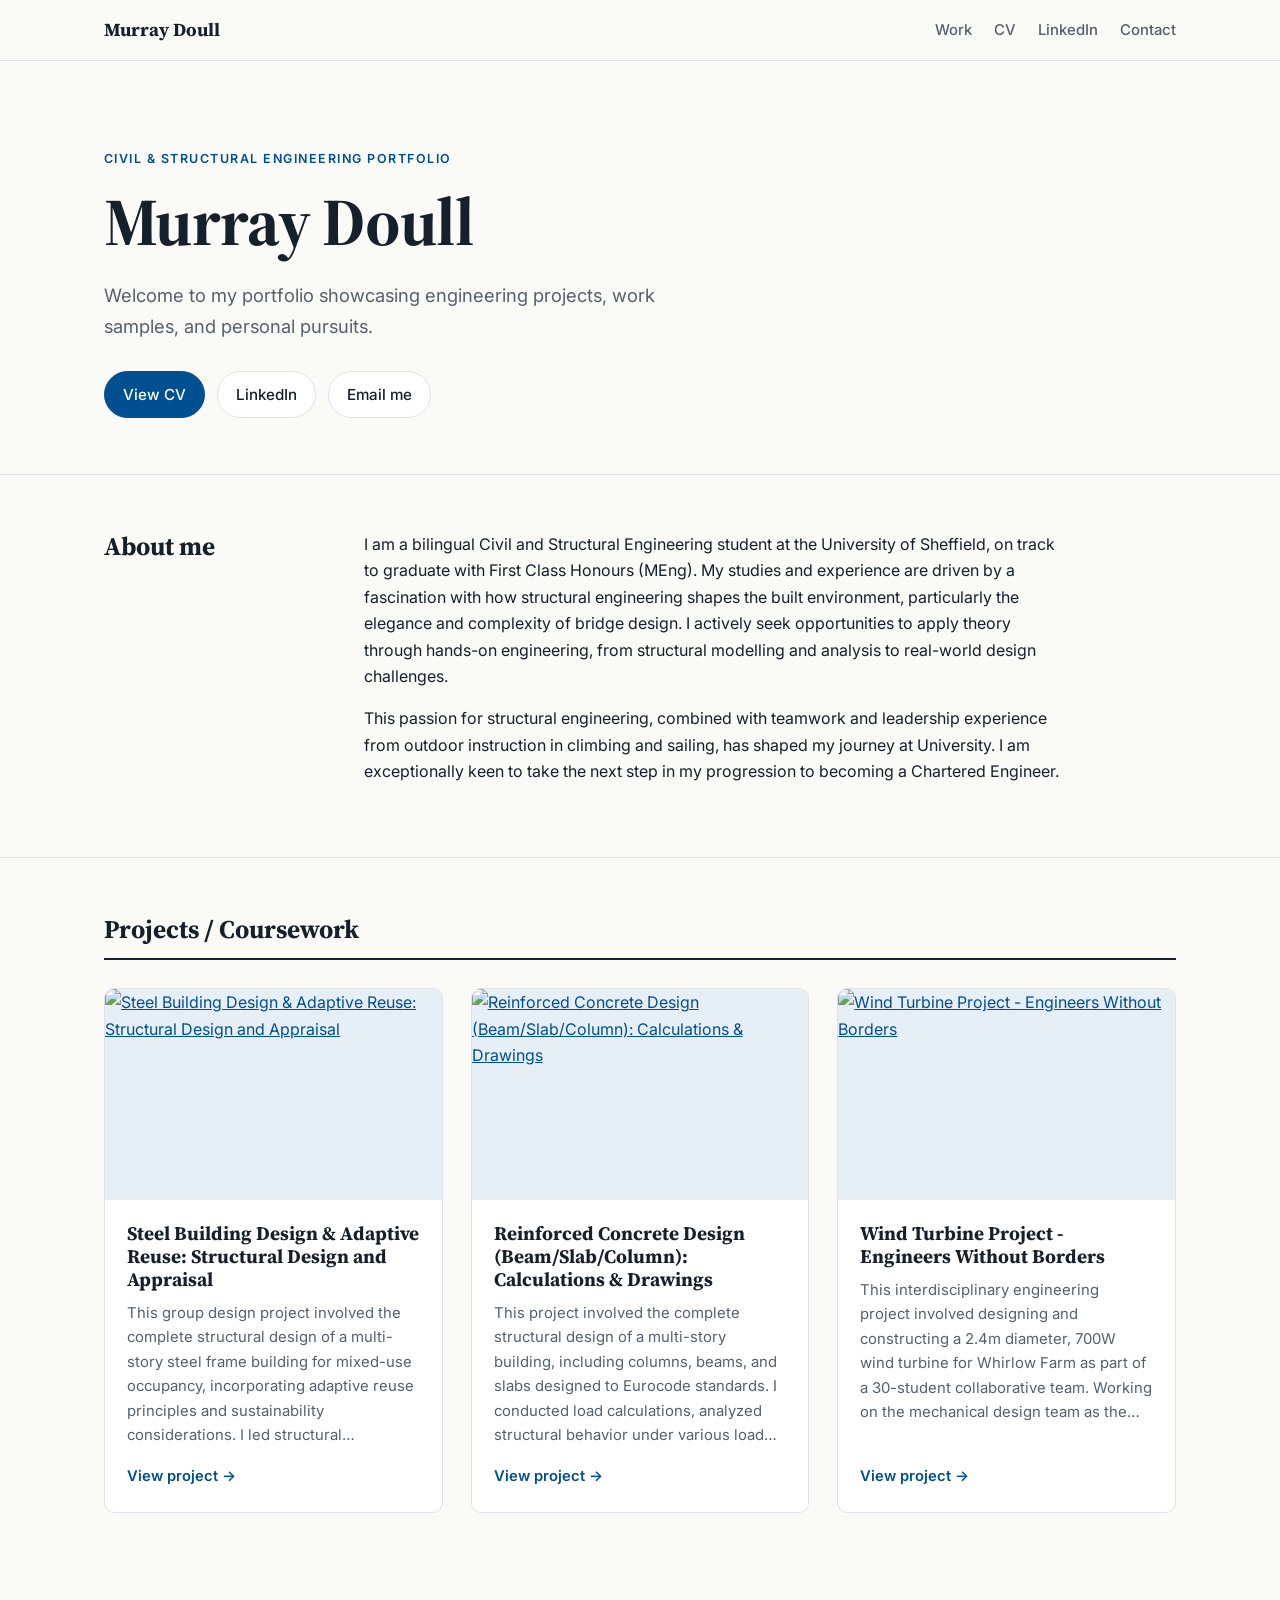
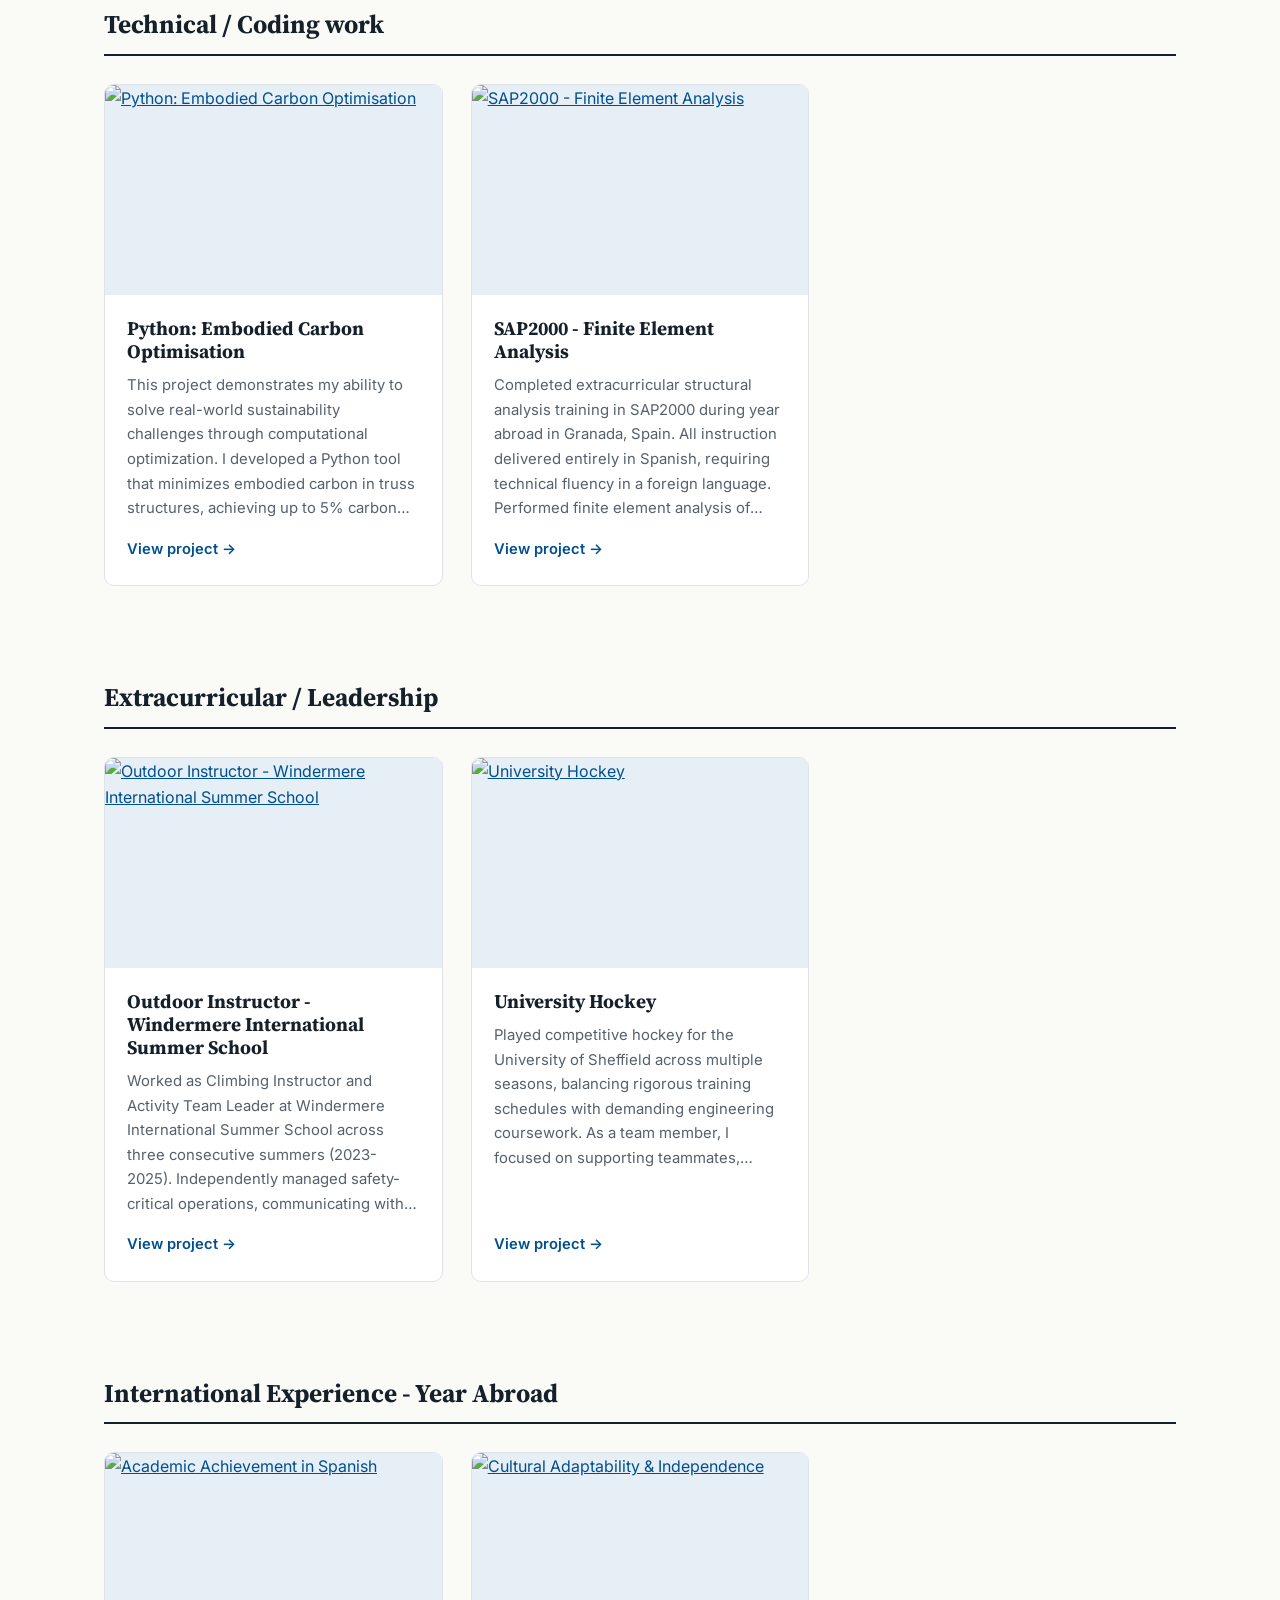
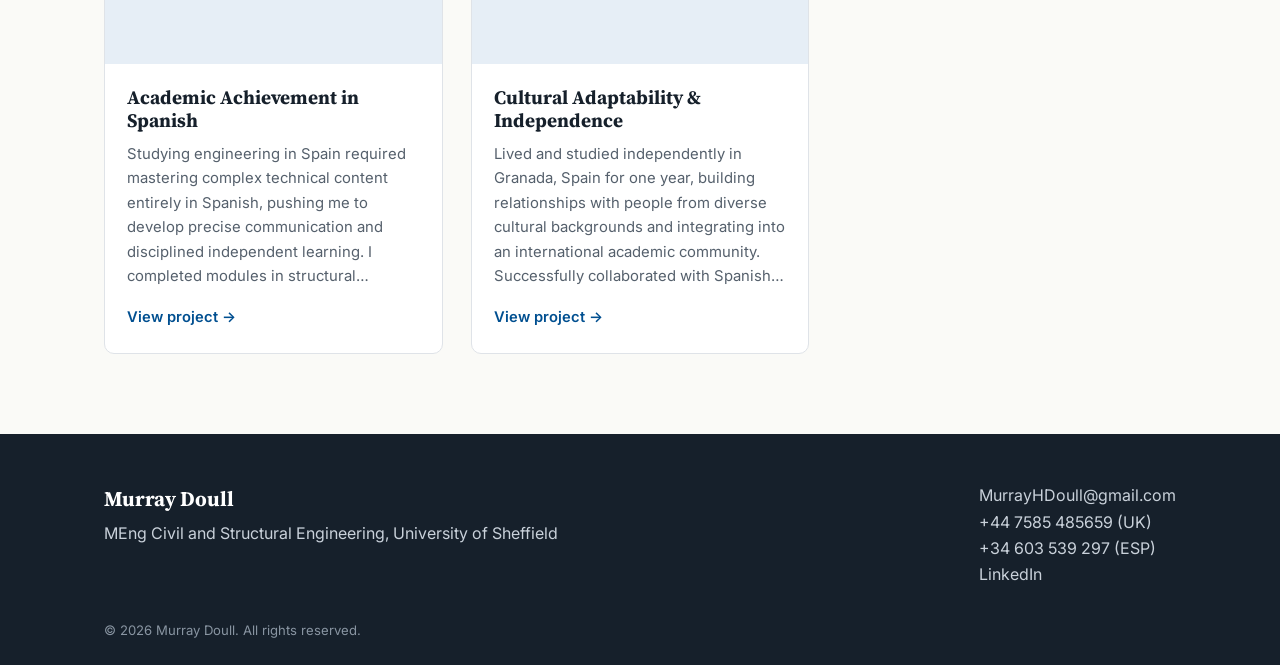
==== index.html @ d536494d "uploaded initial stuff uploaded initial stuff" ====
<!doctype html>
<html lang="en-GB">
<head>
<meta charset="utf-8">
<meta name="viewport" content="width=device-width, initial-scale=1">
<title>Murray Doull | Civil &amp; Structural Engineering Portfolio</title>
<meta name="description" content="Portfolio of Murray Doull, MEng Civil and Structural Engineering student at the University of Sheffield.">
<link rel="preconnect" href="https://fonts.googleapis.com">
<link rel="preconnect" href="https://fonts.gstatic.com" crossorigin>
<link href="https://fonts.googleapis.com/css2?family=Inter:wght@400;500;600&family=Source+Serif+4:opsz,wght@8..60,600;8..60,700&display=swap" rel="stylesheet">
<link rel="stylesheet" href="style.css">
</head>
<body>
<header class="topbar">
  <div class="wrap topbar-inner">
    <a class="brand" href="index.html">Murray Doull</a>
    <nav class="nav">
      <a href="index.html#work">Work</a>
      <a href="files/cv.pdf" target="_blank" rel="noopener">CV</a>
      <a href="https://www.linkedin.com/in/murray-doull-1763b8218/" target="_blank" rel="noopener">LinkedIn</a>
      <a href="mailto:MurrayHDoull@gmail.com">Contact</a>
    </nav>
  </div>
</header>
<main>
<section class="hero">
  <div class="wrap hero-inner">
    <p class="eyebrow">Civil &amp; Structural Engineering Portfolio</p>
    <h1>Murray Doull</h1>
    <p class="lede">Welcome to my portfolio showcasing engineering projects, work samples, and personal pursuits.</p>
    <div class="actions">
      <a class="btn btn-primary" href="files/cv.pdf" target="_blank" rel="noopener">View CV</a>
      <a class="btn" href="https://www.linkedin.com/in/murray-doull-1763b8218/" target="_blank" rel="noopener">LinkedIn</a>
      <a class="btn" href="mailto:MurrayHDoull@gmail.com">Email me</a>
    </div>
  </div>
</section>

<section class="about">
  <div class="wrap about-inner">
    <h2>About me</h2>
    <div class="prose">
      <p>I am a bilingual Civil and Structural Engineering student at the University of Sheffield, on track to graduate with First Class Honours (MEng). My studies and experience are driven by a fascination with how structural engineering shapes the built environment, particularly the elegance and complexity of bridge design. I actively seek opportunities to apply theory through hands-on engineering, from structural modelling and analysis to real-world design challenges.</p>
      <p>This passion for structural engineering, combined with teamwork and leadership experience from outdoor instruction in climbing and sailing, has shaped my journey at University. I am exceptionally keen to take the next step in my progression to becoming a Chartered Engineer.</p>
    </div>
  </div>
</section>

<div id="work">
<section class="group"><div class="wrap">
<h2 class="group-title">Projects / Coursework</h2>
<div class="cards">
<article class="card">
  <a class="card-media" href="steel-building-design.html" tabindex="-1" aria-hidden="true"><img src="images/steel-building-1.png" data-fallback="https://static.wixstatic.com/media/b70db8_766b09b585614319b08e9bda8e473cd0~mv2.png" alt="Steel Building Design &amp; Adaptive Reuse: Structural Design and Appraisal" loading="lazy" onerror="this.onerror=null;this.src=this.dataset.fallback"></a>
  <div class="card-body">
    <h3><a href="steel-building-design.html">Steel Building Design &amp; Adaptive Reuse: Structural Design and Appraisal</a></h3>
    <p>This group design project involved the complete structural design of a multi-story steel frame building for mixed-use occupancy, incorporating adaptive reuse principles and sustainability considerations. I led structural calculations for floor beams, columns, roof trusses, and lateral stability systems, applying British Standards and Eurocodes throughout. The project required balancing structural performance, constructability, and environmental impact, including appraisal of existing building capacity and design of new structural elements to accommodate load increases. The work demonstrates my ability to collaborate effectively in technical teams, develop creative engineering solutions under real-world constraints, and communicate complex structural concepts through professional drawings and calculations. Awarded First Class grade for innovative problem-solving and exceptional presentation quality.</p>
    <a class="more" href="steel-building-design.html">View project <span aria-hidden="true">&rarr;</span></a>
  </div>
</article>
<article class="card">
  <a class="card-media" href="reinforced-concrete-design.html" tabindex="-1" aria-hidden="true"><img src="images/rc-design-1.png" data-fallback="https://static.wixstatic.com/media/b70db8_43322df308e04265b94a27f5edde9d21~mv2.png" alt="Reinforced Concrete Design (Beam/Slab/Column): Calculations &amp; Drawings" loading="lazy" onerror="this.onerror=null;this.src=this.dataset.fallback"></a>
  <div class="card-body">
    <h3><a href="reinforced-concrete-design.html">Reinforced Concrete Design (Beam/Slab/Column): Calculations &amp; Drawings</a></h3>
    <p>This project involved the complete structural design of a multi-story building, including columns, beams, and slabs designed to Eurocode standards. I conducted load calculations, analyzed structural behavior under various load combinations, and sized all primary structural elements to ensure code compliance and structural integrity. The design was developed and documented in Revit, producing a full set of structural drawings and calculations. This work demonstrates my ability to apply structural engineering principles in practice, work within industry-standard design codes, and use professional BIM software to deliver coordinated structural solutions. Awarded a First Class grade, reflecting thorough technical execution and clear communication of design decisions.</p>
    <a class="more" href="reinforced-concrete-design.html">View project <span aria-hidden="true">&rarr;</span></a>
  </div>
</article>
<article class="card">
  <a class="card-media" href="wind-turbine.html" tabindex="-1" aria-hidden="true"><img src="images/wind-turbine-1.png" data-fallback="https://static.wixstatic.com/media/b70db8_efd68e055fae44eb88a8f79eb8510e0d~mv2.png" alt="Wind Turbine Project - Engineers Without Borders" loading="lazy" onerror="this.onerror=null;this.src=this.dataset.fallback"></a>
  <div class="card-body">
    <h3><a href="wind-turbine.html">Wind Turbine Project - Engineers Without Borders</a></h3>
    <p>This interdisciplinary engineering project involved designing and constructing a 2.4m diameter, 700W wind turbine for Whirlow Farm as part of a 30-student collaborative team. Working on the mechanical design team as the structural engineer, I developed detailed 3D CAD models in AutoCAD to validate the turbine design and support fabrication. The project required close coordination across electrical, mechanical, and civil engineering disciplines, translating theoretical knowledge into practical application. This hands-on experience demonstrates my ability to work effectively in large, diverse teams and apply structural principles to real-world renewable energy systems.</p>
    <a class="more" href="wind-turbine.html">View project <span aria-hidden="true">&rarr;</span></a>
  </div>
</article>
</div></div></section>
<section class="group"><div class="wrap">
<h2 class="group-title">Technical / Coding work</h2>
<div class="cards">
<article class="card">
  <a class="card-media" href="python-carbon-optimisation.html" tabindex="-1" aria-hidden="true"><img src="images/python-1.png" data-fallback="https://static.wixstatic.com/media/b70db8_3e74b55e67fb476da96de57b42c2c07b~mv2.png" alt="Python: Embodied Carbon Optimisation" loading="lazy" onerror="this.onerror=null;this.src=this.dataset.fallback"></a>
  <div class="card-body">
    <h3><a href="python-carbon-optimisation.html">Python: Embodied Carbon Optimisation</a></h3>
    <p>This project demonstrates my ability to solve real-world sustainability challenges through computational optimization. I developed a Python tool that minimizes embodied carbon in truss structures, achieving up to 5% carbon reductions through geometric optimization. The solution involved designing modular functions for structural analysis and implementing optimization algorithms (array-based search and bisection method) to identify low-carbon designs. Beyond technical implementation, this project strengthened essential professional skills including systematic debugging, code documentation, and version control. It showcases my capability to translate complex engineering requirements into efficient, data-driven solutions that deliver measurable environmental and economic value.</p>
    <a class="more" href="python-carbon-optimisation.html">View project <span aria-hidden="true">&rarr;</span></a>
  </div>
</article>
<article class="card">
  <a class="card-media" href="sap2000.html" tabindex="-1" aria-hidden="true"><img src="images/sap2000-3.png" data-fallback="https://static.wixstatic.com/media/b70db8_a6f6ef57a6b14313a3ff8e0e33d62756~mv2.png" alt="SAP2000 - Finite Element Analysis" loading="lazy" onerror="this.onerror=null;this.src=this.dataset.fallback"></a>
  <div class="card-body">
    <h3><a href="sap2000.html">SAP2000 - Finite Element Analysis</a></h3>
    <p>Completed extracurricular structural analysis training in SAP2000 during year abroad in Granada, Spain. All instruction delivered entirely in Spanish, requiring technical fluency in a foreign language. Performed finite element analysis of building frames and bridge structures. This voluntary training demonstrates commitment to continuous professional development and adaptability to international working environments.</p>
    <a class="more" href="sap2000.html">View project <span aria-hidden="true">&rarr;</span></a>
  </div>
</article>
</div></div></section>
<section class="group"><div class="wrap">
<h2 class="group-title">Extracurricular / Leadership</h2>
<div class="cards">
<article class="card">
  <a class="card-media" href="outdoor-instructor.html" tabindex="-1" aria-hidden="true"><img src="images/windermere-5.jpg" data-fallback="https://static.wixstatic.com/media/b70db8_7f48a2e2b1944deaa724b77f72791cfe~mv2.jpg" alt="Outdoor Instructor - Windermere International Summer School" loading="lazy" onerror="this.onerror=null;this.src=this.dataset.fallback"></a>
  <div class="card-body">
    <h3><a href="outdoor-instructor.html">Outdoor Instructor - Windermere International Summer School</a></h3>
    <p>Worked as Climbing Instructor and Activity Team Leader at Windermere International Summer School across three consecutive summers (2023-2025). Independently managed safety-critical operations, communicating with diverse groups of up to 80 students weekly, making decisions under pressure in challenging outdoor environments. Achieved zero incidents through autonomous judgment, rapid problem-solving, and clear leadership. Offered repeat contracts each summer, demonstrating reliability and ability to take ownership of high-stakes situations.</p>
    <a class="more" href="outdoor-instructor.html">View project <span aria-hidden="true">&rarr;</span></a>
  </div>
</article>
<article class="card">
  <a class="card-media" href="university-hockey.html" tabindex="-1" aria-hidden="true"><img src="images/hockey-home.png" data-fallback="https://static.wixstatic.com/media/b70db8_db5229a6730a4304844f29342f6c0e74~mv2.png" alt="University Hockey" loading="lazy" onerror="this.onerror=null;this.src=this.dataset.fallback"></a>
  <div class="card-body">
    <h3><a href="university-hockey.html">University Hockey</a></h3>
    <p>Played competitive hockey for the University of Sheffield across multiple seasons, balancing rigorous training schedules with demanding engineering coursework. As a team member, I focused on supporting teammates, following strategic direction, and contributing to collective goals. Regular training sessions and matches required consistent commitment, reliability, and strong work ethic, demonstrating ability to maintain high performance across multiple demanding responsibilities.</p>
    <a class="more" href="university-hockey.html">View project <span aria-hidden="true">&rarr;</span></a>
  </div>
</article>
</div></div></section>
<section class="group"><div class="wrap">
<h2 class="group-title">International Experience - Year Abroad</h2>
<div class="cards">
<article class="card">
  <a class="card-media" href="academic-spanish.html" tabindex="-1" aria-hidden="true"><img src="images/spanish-1.png" data-fallback="https://static.wixstatic.com/media/b70db8_869240e35f124c669a3631f0a430ed03~mv2.png" alt="Academic Achievement in Spanish" loading="lazy" onerror="this.onerror=null;this.src=this.dataset.fallback"></a>
  <div class="card-body">
    <h3><a href="academic-spanish.html">Academic Achievement in Spanish</a></h3>
    <p>Studying engineering in Spain required mastering complex technical content entirely in Spanish, pushing me to develop precise communication and disciplined independent learning. I completed modules in structural mechanics, materials, and design, adapting quickly to new teaching methods, terminology, and assessment styles while operating outside my linguistic comfort zone. This experience strengthened my ability to understand, explain, and apply engineering concepts across languages, and helped me build resilience, accuracy, and focus under pressure. My academic performance improved steadily throughout the year, reflecting my determination to engage fully with the Spanish academic system and broaden my structural engineering perspective through exposure to Eurocode-based design approaches.</p>
    <a class="more" href="academic-spanish.html">View project <span aria-hidden="true">&rarr;</span></a>
  </div>
</article>
<article class="card">
  <a class="card-media" href="cultural-adaptability.html" tabindex="-1" aria-hidden="true"><img src="images/granada-home.png" data-fallback="https://static.wixstatic.com/media/b70db8_db4acec6366b462b9423610d37d9e0e0~mv2.png" alt="Cultural Adaptability &amp; Independence" loading="lazy" onerror="this.onerror=null;this.src=this.dataset.fallback"></a>
  <div class="card-body">
    <h3><a href="cultural-adaptability.html">Cultural Adaptability &amp; Independence</a></h3>
    <p>Lived and studied independently in Granada, Spain for one year, building relationships with people from diverse cultural backgrounds and integrating into an international academic community. Successfully collaborated with Spanish and international students on group projects, navigating different communication styles, work approaches, and cultural expectations. Required open-mindedness, active listening, and flexibility to work effectively across cultural differences. This experience proves ability to build rapport with diverse teams and adapt communication style to different audiences.</p>
    <a class="more" href="cultural-adaptability.html">View project <span aria-hidden="true">&rarr;</span></a>
  </div>
</article>
</div></div></section>
</div>
</main>
<footer class="footer">
  <div class="wrap footer-inner">
    <div>
      <p class="footer-name">Murray Doull</p>
      <p>MEng Civil and Structural Engineering, University of Sheffield</p>
    </div>
    <ul class="contact">
      <li><a href="mailto:MurrayHDoull@gmail.com">MurrayHDoull@gmail.com</a></li>
      <li><a href="tel:+447585485659">+44 7585 485659 (UK)</a></li>
      <li><a href="tel:+34603539297">+34 603 539 297 (ESP)</a></li>
      <li><a href="https://www.linkedin.com/in/murray-doull-1763b8218/" target="_blank" rel="noopener">LinkedIn</a></li>
    </ul>
  </div>
  <div class="wrap"><p class="copyright">&copy; 2026 Murray Doull. All rights reserved.</p></div>
</footer>
<div class="lightbox" id="lightbox" hidden><img alt=""><button type="button" aria-label="Close">&times;</button></div>
<script src="site.js"></script>
</body>
</html>
---- style.css ----
:root {
  --ink: #16202b;
  --muted: #55606c;
  --line: #dfe3e8;
  --bg: #fafaf7;
  --paper: #ffffff;
  --accent: #004f90;
  --accent-soft: #e6eef6;
  --serif: "Source Serif 4", Georgia, serif;
  --sans: "Inter", system-ui, -apple-system, "Segoe UI", sans-serif;
  --radius: 10px;
}

* { box-sizing: border-box; }
html { scroll-behavior: smooth; }
body {
  margin: 0;
  background: var(--bg);
  color: var(--ink);
  font: 16px/1.65 var(--sans);
  -webkit-font-smoothing: antialiased;
}
img { max-width: 100%; display: block; }
a { color: var(--accent); }
h1, h2, h3 { font-family: var(--serif); line-height: 1.2; margin: 0; }
.wrap { max-width: 1120px; margin: 0 auto; padding: 0 24px; }

/* Top bar */
.topbar {
  position: sticky; top: 0; z-index: 10;
  background: rgba(250, 250, 247, 0.92);
  backdrop-filter: blur(8px);
  border-bottom: 1px solid var(--line);
}
.topbar-inner { display: flex; align-items: center; justify-content: space-between; height: 60px; }
.brand { font-family: var(--serif); font-weight: 700; font-size: 1.15rem; color: var(--ink); text-decoration: none; }
.nav { display: flex; gap: 22px; }
.nav a { color: var(--muted); text-decoration: none; font-size: 0.93rem; font-weight: 500; }
.nav a:hover { color: var(--accent); }

/* Hero */
.hero { padding: 88px 0 56px; border-bottom: 1px solid var(--line); }
.eyebrow {
  margin: 0 0 12px; color: var(--accent);
  font-size: 0.78rem; font-weight: 600; letter-spacing: 0.12em; text-transform: uppercase;
}
.hero h1 { font-size: clamp(2.6rem, 6vw, 4.2rem); letter-spacing: -0.01em; }
.lede { max-width: 560px; font-size: 1.15rem; color: var(--muted); margin: 18px 0 30px; }
.actions { display: flex; flex-wrap: wrap; gap: 12px; }
.btn {
  display: inline-block; padding: 10px 18px; border-radius: 999px;
  border: 1px solid var(--line); background: var(--paper);
  color: var(--ink); text-decoration: none; font-weight: 500; font-size: 0.95rem;
  transition: border-color .15s, color .15s;
}
.btn:hover { border-color: var(--accent); color: var(--accent); }
.btn-primary { background: var(--accent); border-color: var(--accent); color: #fff; }
.btn-primary:hover { background: #003a6b; color: #fff; }

/* About */
.about { padding: 56px 0; border-bottom: 1px solid var(--line); }
.about-inner { display: grid; grid-template-columns: 220px 1fr; gap: 40px; }
.about h2 { font-size: 1.6rem; }
.prose { max-width: 70ch; }
.prose p { margin: 0 0 1em; }

/* Project groups */
.group { padding: 56px 0 8px; }
.group-title {
  font-size: 1.6rem; padding-bottom: 14px; margin-bottom: 28px;
  border-bottom: 2px solid var(--ink);
}
.cards { display: grid; grid-template-columns: repeat(auto-fill, minmax(320px, 1fr)); gap: 28px; padding-bottom: 32px; }
.card {
  background: var(--paper); border: 1px solid var(--line); border-radius: var(--radius);
  overflow: hidden; display: flex; flex-direction: column;
  transition: box-shadow .2s, transform .2s;
}
.card:hover { box-shadow: 0 10px 30px rgba(22, 32, 43, 0.08); transform: translateY(-2px); }
.card-media { display: block; aspect-ratio: 16 / 10; background: var(--accent-soft); overflow: hidden; }
.card-media img { width: 100%; height: 100%; object-fit: cover; }
.card-body { padding: 22px 22px 24px; display: flex; flex-direction: column; flex: 1; }
.card h3 { font-size: 1.2rem; margin-bottom: 10px; }
.card h3 a { color: var(--ink); text-decoration: none; }
.card h3 a:hover { color: var(--accent); }
.card p {
  color: var(--muted); font-size: 0.93rem; margin: 0 0 16px;
  display: -webkit-box; -webkit-line-clamp: 6; -webkit-box-orient: vertical; overflow: hidden;
}
.more { margin-top: auto; font-weight: 600; font-size: 0.92rem; text-decoration: none; }

/* Detail pages */
.detail { padding: 40px 0 64px; }
.back { display: inline-block; margin-bottom: 28px; text-decoration: none; font-size: 0.92rem; font-weight: 500; }
.detail h1 { font-size: clamp(2rem, 4.5vw, 3rem); margin-bottom: 36px; max-width: 22ch; }
.detail-grid { display: grid; grid-template-columns: 1fr 300px; gap: 48px; align-items: start; }
.detail .prose h2 { font-size: 1.25rem; margin: 32px 0 14px; }
.skills {
  background: var(--paper); border: 1px solid var(--line); border-left: 3px solid var(--accent);
  border-radius: var(--radius); padding: 22px 24px;
}
.skills h2 { font-size: 1.1rem; margin-bottom: 12px; }
.skills ul { margin: 0; padding-left: 18px; color: var(--muted); font-size: 0.93rem; }
.skills li { margin-bottom: 8px; }
.files { display: flex; flex-wrap: wrap; gap: 12px; }
.file {
  display: inline-flex; align-items: center; gap: 12px; padding: 10px 16px 10px 10px;
  background: var(--paper); border: 1px solid var(--line); border-radius: var(--radius);
  text-decoration: none; color: var(--ink); font-weight: 500; font-size: 0.93rem;
}
.file:hover { border-color: var(--accent); }
.file-icon {
  background: var(--accent-soft); color: var(--accent); font-size: 0.7rem; font-weight: 700;
  padding: 6px 8px; border-radius: 6px; letter-spacing: 0.05em;
}
.links { padding-left: 18px; }

.gallery { display: grid; gap: 20px; margin-top: 48px; }
.gallery-1 { grid-template-columns: minmax(0, 640px); }
.gallery-2 { grid-template-columns: repeat(2, 1fr); }
.gallery-3 { grid-template-columns: repeat(3, 1fr); }
.gallery figure {
  margin: 0; background: var(--paper); border: 1px solid var(--line); border-radius: var(--radius);
  padding: 12px; display: flex; align-items: center; justify-content: center;
}
.gallery img { cursor: zoom-in; max-height: 420px; object-fit: contain; }

.pager {
  display: flex; justify-content: space-between; gap: 20px;
  margin-top: 56px; padding-top: 24px; border-top: 1px solid var(--line);
}
.pager a { text-decoration: none; color: var(--ink); font-family: var(--serif); font-weight: 600; max-width: 45%; }
.pager a span { display: block; font-family: var(--sans); font-weight: 500; font-size: 0.82rem; color: var(--accent); }
.pager .next { text-align: right; margin-left: auto; }

/* Footer */
.footer { background: var(--ink); color: #c9d1da; padding: 48px 0 24px; margin-top: 40px; }
.footer-inner { display: flex; flex-wrap: wrap; justify-content: space-between; gap: 24px; }
.footer p { margin: 0; }
.footer-name { font-family: var(--serif); font-size: 1.3rem; font-weight: 700; color: #fff; margin-bottom: 4px !important; }
.contact { list-style: none; margin: 0; padding: 0; }
.contact a { color: #c9d1da; text-decoration: none; }
.contact a:hover { color: #fff; }
.copyright { margin-top: 32px !important; font-size: 0.82rem; color: #8995a2; }

/* Lightbox */
.lightbox {
  position: fixed; inset: 0; z-index: 50; background: rgba(10, 15, 20, 0.9);
  display: flex; align-items: center; justify-content: center; padding: 24px;
}
.lightbox[hidden] { display: none; }
.lightbox img { max-width: 100%; max-height: 100%; object-fit: contain; }
.lightbox button {
  position: absolute; top: 14px; right: 18px; background: none; border: 0;
  color: #fff; font-size: 2.2rem; cursor: pointer; line-height: 1;
}

@media (max-width: 860px) {
  .about-inner, .detail-grid { grid-template-columns: 1fr; gap: 20px; }
  .gallery-2, .gallery-3 { grid-template-columns: 1fr 1fr; }
}
@media (max-width: 560px) {
  .wrap { padding: 0 16px; }
  .nav { gap: 14px; }
  .nav a:first-child { display: none; }
  .hero { padding: 56px 0 40px; }
  .cards { grid-template-columns: 1fr; }
  .gallery-2, .gallery-3 { grid-template-columns: 1fr; }
}
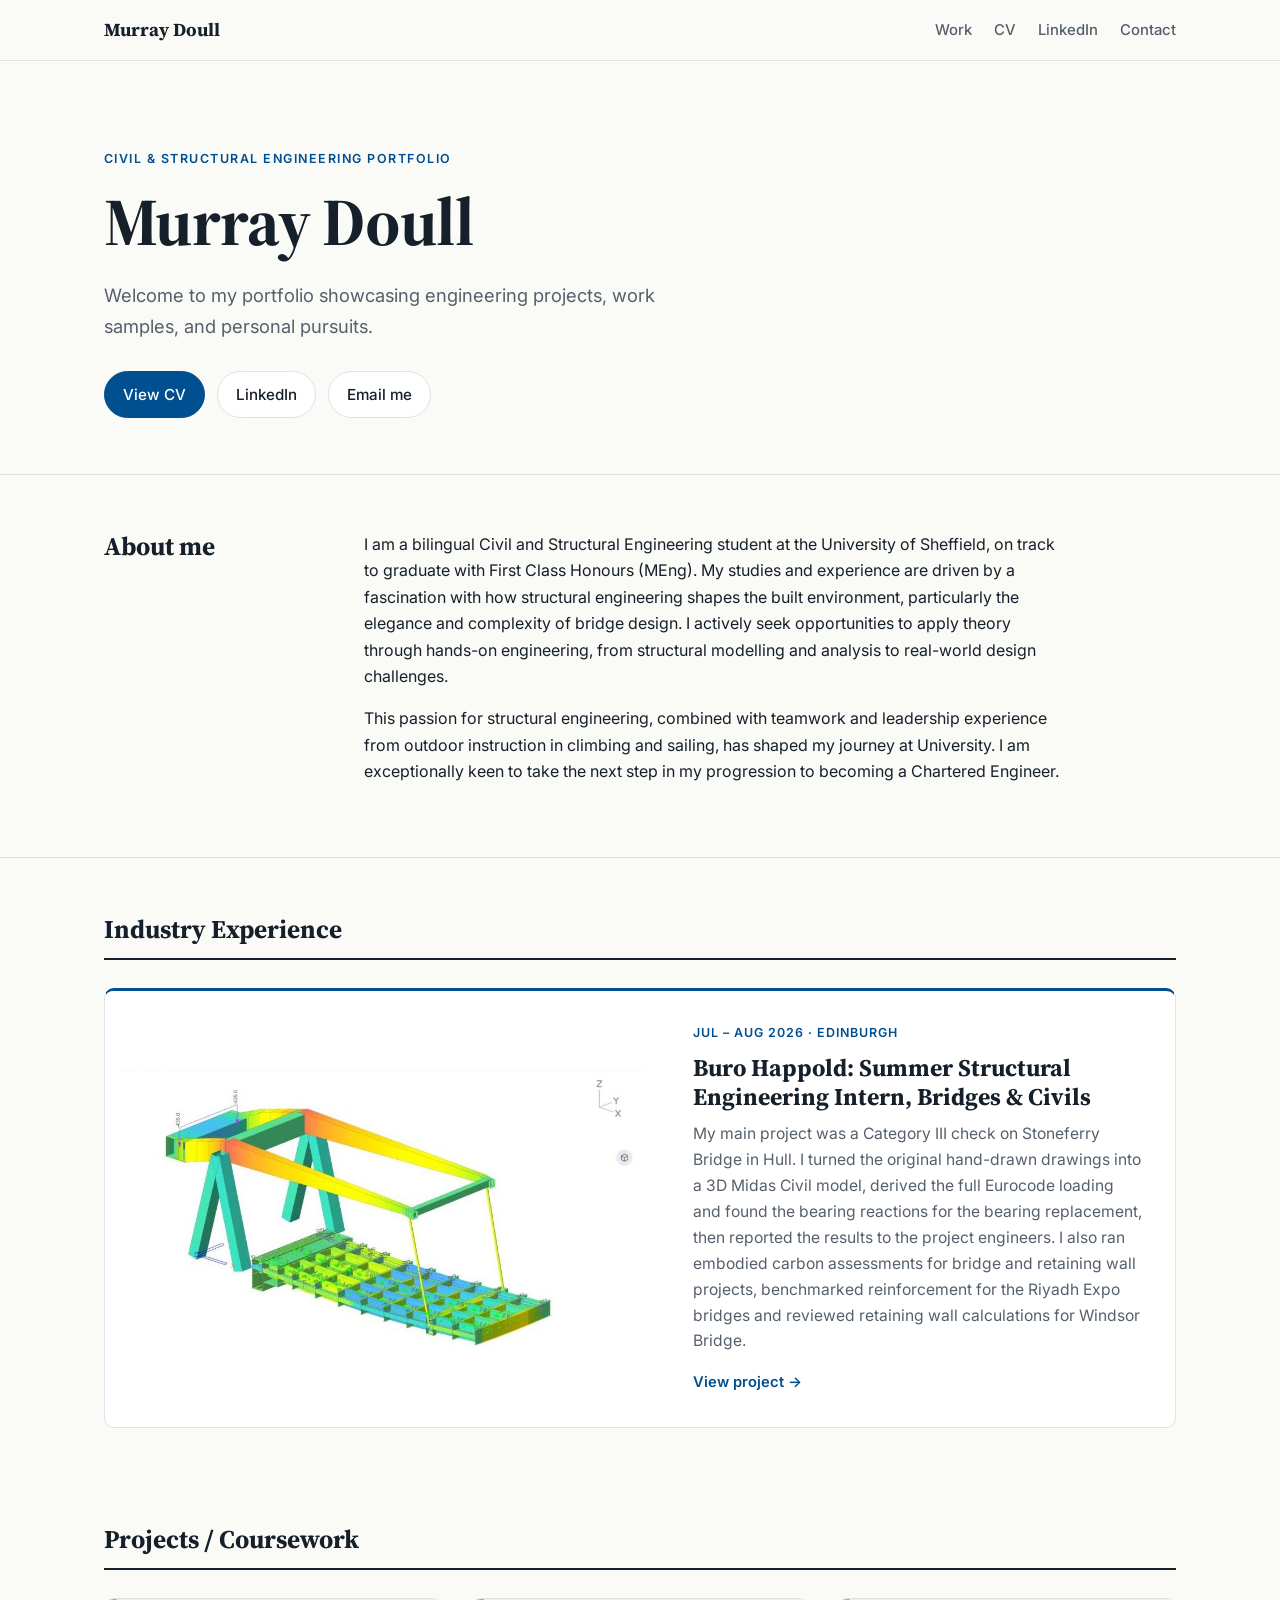
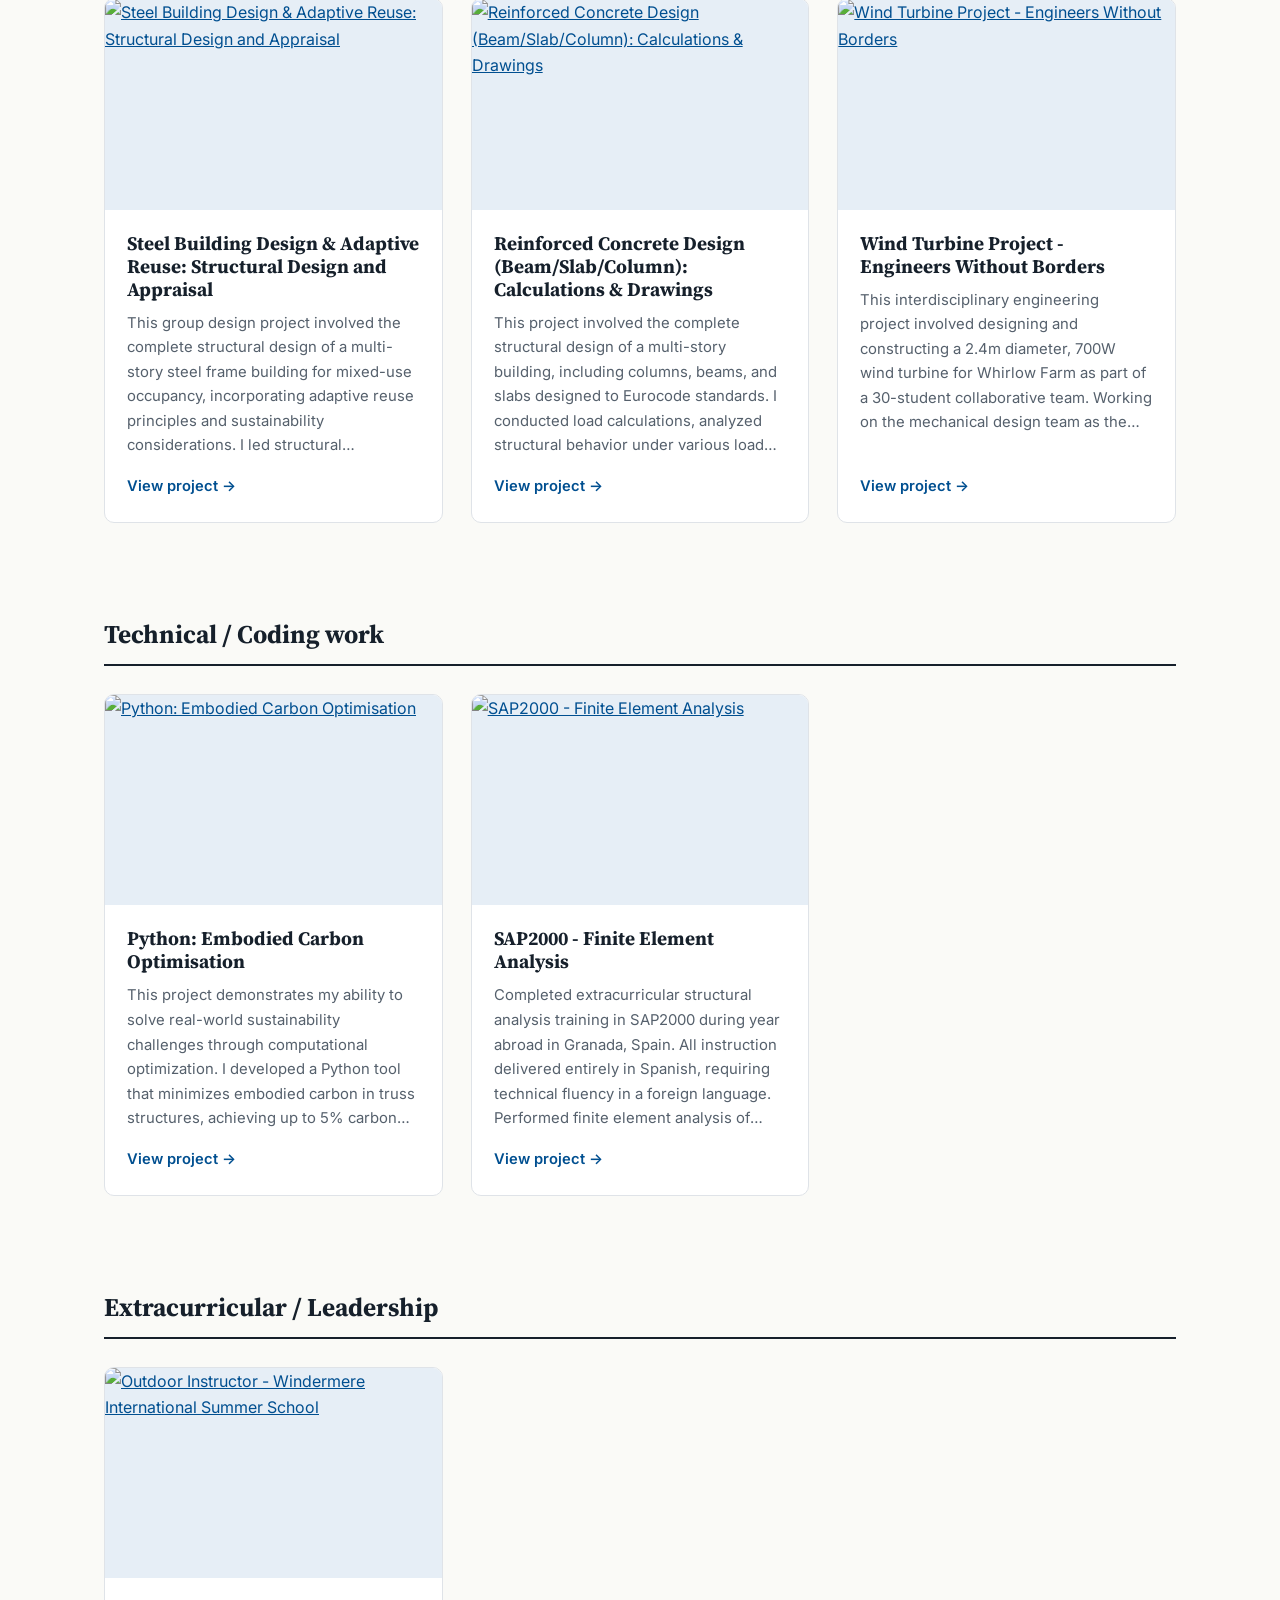
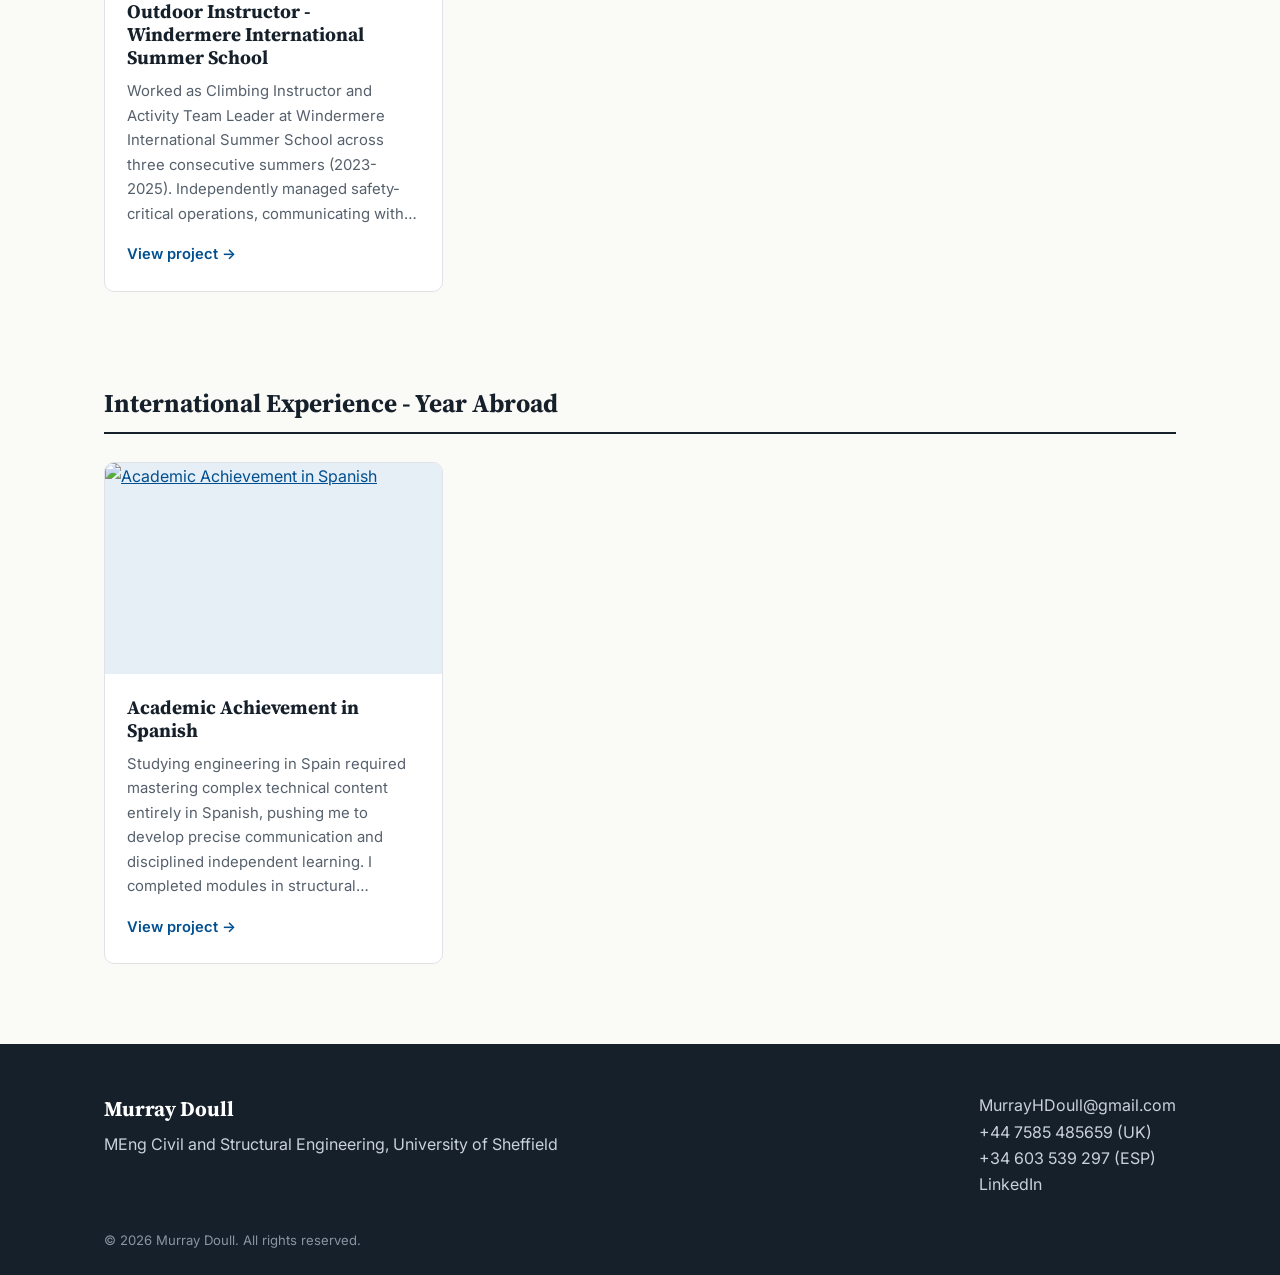
==== commit b68ce0de: "Add Buro Happold internship as featured project; remove hockey and cultural adaptability pages Co-Au" ====
--- a/index.html
+++ b/index.html
@@ -48,11 +48,25 @@
 
 <div id="work">
 <section class="group"><div class="wrap">
+<h2 class="group-title">Industry Experience</h2>
+<div class="cards">
+<article class="card card-featured">
+  <a class="card-media" href="buro-happold-internship.html" tabindex="-1" aria-hidden="true"><img src="images/stoneferry-midas-model.jpg" alt="Buro Happold: Summer Structural Engineering Intern, Bridges &amp; Civils" loading="lazy"></a>
+  <div class="card-body">
+    <p class="tag">Jul – Aug 2026 · Edinburgh</p>
+    <h3><a href="buro-happold-internship.html">Buro Happold: Summer Structural Engineering Intern, Bridges &amp; Civils</a></h3>
+    <p>My main project was a Category III check on Stoneferry Bridge in Hull. I turned the original hand-drawn drawings into a 3D Midas Civil model, derived the full Eurocode loading and found the bearing reactions for the bearing replacement, then reported the results to the project engineers. I also ran embodied carbon assessments for bridge and retaining wall projects, benchmarked reinforcement for the Riyadh Expo bridges and reviewed retaining wall calculations for Windsor Bridge.</p>
+    <a class="more" href="buro-happold-internship.html">View project <span aria-hidden="true">&rarr;</span></a>
+  </div>
+</article>
+</div></div></section>
+<section class="group"><div class="wrap">
 <h2 class="group-title">Projects / Coursework</h2>
 <div class="cards">
 <article class="card">
   <a class="card-media" href="steel-building-design.html" tabindex="-1" aria-hidden="true"><img src="images/steel-building-1.png" data-fallback="https://static.wixstatic.com/media/b70db8_766b09b585614319b08e9bda8e473cd0~mv2.png" alt="Steel Building Design &amp; Adaptive Reuse: Structural Design and Appraisal" loading="lazy" onerror="this.onerror=null;this.src=this.dataset.fallback"></a>
   <div class="card-body">
+    
     <h3><a href="steel-building-design.html">Steel Building Design &amp; Adaptive Reuse: Structural Design and Appraisal</a></h3>
     <p>This group design project involved the complete structural design of a multi-story steel frame building for mixed-use occupancy, incorporating adaptive reuse principles and sustainability considerations. I led structural calculations for floor beams, columns, roof trusses, and lateral stability systems, applying British Standards and Eurocodes throughout. The project required balancing structural performance, constructability, and environmental impact, including appraisal of existing building capacity and design of new structural elements to accommodate load increases. The work demonstrates my ability to collaborate effectively in technical teams, develop creative engineering solutions under real-world constraints, and communicate complex structural concepts through professional drawings and calculations. Awarded First Class grade for innovative problem-solving and exceptional presentation quality.</p>
     <a class="more" href="steel-building-design.html">View project <span aria-hidden="true">&rarr;</span></a>
@@ -61,6 +75,7 @@
 <article class="card">
   <a class="card-media" href="reinforced-concrete-design.html" tabindex="-1" aria-hidden="true"><img src="images/rc-design-1.png" data-fallback="https://static.wixstatic.com/media/b70db8_43322df308e04265b94a27f5edde9d21~mv2.png" alt="Reinforced Concrete Design (Beam/Slab/Column): Calculations &amp; Drawings" loading="lazy" onerror="this.onerror=null;this.src=this.dataset.fallback"></a>
   <div class="card-body">
+    
     <h3><a href="reinforced-concrete-design.html">Reinforced Concrete Design (Beam/Slab/Column): Calculations &amp; Drawings</a></h3>
     <p>This project involved the complete structural design of a multi-story building, including columns, beams, and slabs designed to Eurocode standards. I conducted load calculations, analyzed structural behavior under various load combinations, and sized all primary structural elements to ensure code compliance and structural integrity. The design was developed and documented in Revit, producing a full set of structural drawings and calculations. This work demonstrates my ability to apply structural engineering principles in practice, work within industry-standard design codes, and use professional BIM software to deliver coordinated structural solutions. Awarded a First Class grade, reflecting thorough technical execution and clear communication of design decisions.</p>
     <a class="more" href="reinforced-concrete-design.html">View project <span aria-hidden="true">&rarr;</span></a>
@@ -69,6 +84,7 @@
 <article class="card">
   <a class="card-media" href="wind-turbine.html" tabindex="-1" aria-hidden="true"><img src="images/wind-turbine-1.png" data-fallback="https://static.wixstatic.com/media/b70db8_efd68e055fae44eb88a8f79eb8510e0d~mv2.png" alt="Wind Turbine Project - Engineers Without Borders" loading="lazy" onerror="this.onerror=null;this.src=this.dataset.fallback"></a>
   <div class="card-body">
+    
     <h3><a href="wind-turbine.html">Wind Turbine Project - Engineers Without Borders</a></h3>
     <p>This interdisciplinary engineering project involved designing and constructing a 2.4m diameter, 700W wind turbine for Whirlow Farm as part of a 30-student collaborative team. Working on the mechanical design team as the structural engineer, I developed detailed 3D CAD models in AutoCAD to validate the turbine design and support fabrication. The project required close coordination across electrical, mechanical, and civil engineering disciplines, translating theoretical knowledge into practical application. This hands-on experience demonstrates my ability to work effectively in large, diverse teams and apply structural principles to real-world renewable energy systems.</p>
     <a class="more" href="wind-turbine.html">View project <span aria-hidden="true">&rarr;</span></a>
@@ -81,6 +97,7 @@
 <article class="card">
   <a class="card-media" href="python-carbon-optimisation.html" tabindex="-1" aria-hidden="true"><img src="images/python-1.png" data-fallback="https://static.wixstatic.com/media/b70db8_3e74b55e67fb476da96de57b42c2c07b~mv2.png" alt="Python: Embodied Carbon Optimisation" loading="lazy" onerror="this.onerror=null;this.src=this.dataset.fallback"></a>
   <div class="card-body">
+    
     <h3><a href="python-carbon-optimisation.html">Python: Embodied Carbon Optimisation</a></h3>
     <p>This project demonstrates my ability to solve real-world sustainability challenges through computational optimization. I developed a Python tool that minimizes embodied carbon in truss structures, achieving up to 5% carbon reductions through geometric optimization. The solution involved designing modular functions for structural analysis and implementing optimization algorithms (array-based search and bisection method) to identify low-carbon designs. Beyond technical implementation, this project strengthened essential professional skills including systematic debugging, code documentation, and version control. It showcases my capability to translate complex engineering requirements into efficient, data-driven solutions that deliver measurable environmental and economic value.</p>
     <a class="more" href="python-carbon-optimisation.html">View project <span aria-hidden="true">&rarr;</span></a>
@@ -89,6 +106,7 @@
 <article class="card">
   <a class="card-media" href="sap2000.html" tabindex="-1" aria-hidden="true"><img src="images/sap2000-3.png" data-fallback="https://static.wixstatic.com/media/b70db8_a6f6ef57a6b14313a3ff8e0e33d62756~mv2.png" alt="SAP2000 - Finite Element Analysis" loading="lazy" onerror="this.onerror=null;this.src=this.dataset.fallback"></a>
   <div class="card-body">
+    
     <h3><a href="sap2000.html">SAP2000 - Finite Element Analysis</a></h3>
     <p>Completed extracurricular structural analysis training in SAP2000 during year abroad in Granada, Spain. All instruction delivered entirely in Spanish, requiring technical fluency in a foreign language. Performed finite element analysis of building frames and bridge structures. This voluntary training demonstrates commitment to continuous professional development and adaptability to international working environments.</p>
     <a class="more" href="sap2000.html">View project <span aria-hidden="true">&rarr;</span></a>
@@ -101,17 +119,10 @@
 <article class="card">
   <a class="card-media" href="outdoor-instructor.html" tabindex="-1" aria-hidden="true"><img src="images/windermere-5.jpg" data-fallback="https://static.wixstatic.com/media/b70db8_7f48a2e2b1944deaa724b77f72791cfe~mv2.jpg" alt="Outdoor Instructor - Windermere International Summer School" loading="lazy" onerror="this.onerror=null;this.src=this.dataset.fallback"></a>
   <div class="card-body">
+    
     <h3><a href="outdoor-instructor.html">Outdoor Instructor - Windermere International Summer School</a></h3>
     <p>Worked as Climbing Instructor and Activity Team Leader at Windermere International Summer School across three consecutive summers (2023-2025). Independently managed safety-critical operations, communicating with diverse groups of up to 80 students weekly, making decisions under pressure in challenging outdoor environments. Achieved zero incidents through autonomous judgment, rapid problem-solving, and clear leadership. Offered repeat contracts each summer, demonstrating reliability and ability to take ownership of high-stakes situations.</p>
     <a class="more" href="outdoor-instructor.html">View project <span aria-hidden="true">&rarr;</span></a>
-  </div>
-</article>
-<article class="card">
-  <a class="card-media" href="university-hockey.html" tabindex="-1" aria-hidden="true"><img src="images/hockey-home.png" data-fallback="https://static.wixstatic.com/media/b70db8_db5229a6730a4304844f29342f6c0e74~mv2.png" alt="University Hockey" loading="lazy" onerror="this.onerror=null;this.src=this.dataset.fallback"></a>
-  <div class="card-body">
-    <h3><a href="university-hockey.html">University Hockey</a></h3>
-    <p>Played competitive hockey for the University of Sheffield across multiple seasons, balancing rigorous training schedules with demanding engineering coursework. As a team member, I focused on supporting teammates, following strategic direction, and contributing to collective goals. Regular training sessions and matches required consistent commitment, reliability, and strong work ethic, demonstrating ability to maintain high performance across multiple demanding responsibilities.</p>
-    <a class="more" href="university-hockey.html">View project <span aria-hidden="true">&rarr;</span></a>
   </div>
 </article>
 </div></div></section>
@@ -121,17 +132,10 @@
 <article class="card">
   <a class="card-media" href="academic-spanish.html" tabindex="-1" aria-hidden="true"><img src="images/spanish-1.png" data-fallback="https://static.wixstatic.com/media/b70db8_869240e35f124c669a3631f0a430ed03~mv2.png" alt="Academic Achievement in Spanish" loading="lazy" onerror="this.onerror=null;this.src=this.dataset.fallback"></a>
   <div class="card-body">
+    
     <h3><a href="academic-spanish.html">Academic Achievement in Spanish</a></h3>
     <p>Studying engineering in Spain required mastering complex technical content entirely in Spanish, pushing me to develop precise communication and disciplined independent learning. I completed modules in structural mechanics, materials, and design, adapting quickly to new teaching methods, terminology, and assessment styles while operating outside my linguistic comfort zone. This experience strengthened my ability to understand, explain, and apply engineering concepts across languages, and helped me build resilience, accuracy, and focus under pressure. My academic performance improved steadily throughout the year, reflecting my determination to engage fully with the Spanish academic system and broaden my structural engineering perspective through exposure to Eurocode-based design approaches.</p>
     <a class="more" href="academic-spanish.html">View project <span aria-hidden="true">&rarr;</span></a>
-  </div>
-</article>
-<article class="card">
-  <a class="card-media" href="cultural-adaptability.html" tabindex="-1" aria-hidden="true"><img src="images/granada-home.png" data-fallback="https://static.wixstatic.com/media/b70db8_db4acec6366b462b9423610d37d9e0e0~mv2.png" alt="Cultural Adaptability &amp; Independence" loading="lazy" onerror="this.onerror=null;this.src=this.dataset.fallback"></a>
-  <div class="card-body">
-    <h3><a href="cultural-adaptability.html">Cultural Adaptability &amp; Independence</a></h3>
-    <p>Lived and studied independently in Granada, Spain for one year, building relationships with people from diverse cultural backgrounds and integrating into an international academic community. Successfully collaborated with Spanish and international students on group projects, navigating different communication styles, work approaches, and cultural expectations. Required open-mindedness, active listening, and flexibility to work effectively across cultural differences. This experience proves ability to build rapport with diverse teams and adapt communication style to different audiences.</p>
-    <a class="more" href="cultural-adaptability.html">View project <span aria-hidden="true">&rarr;</span></a>
   </div>
 </article>
 </div></div></section>
--- a/style.css
+++ b/style.css
@@ -167,3 +167,35 @@
   .cards { grid-template-columns: 1fr; }
   .gallery-2, .gallery-3 { grid-template-columns: 1fr; }
 }
+
+/* Featured project card */
+.card-featured { grid-column: 1 / -1; flex-direction: row; border-top: 3px solid var(--accent); }
+.card-featured .card-media { flex: 0 0 52%; aspect-ratio: auto; min-height: 320px; background: #fff; }
+.card-featured .card-media img { object-fit: contain; padding: 16px; }
+.card-featured .card-body { padding: 32px; }
+.card-featured h3 { font-size: 1.5rem; }
+.card-featured p { -webkit-line-clamp: unset; display: block; font-size: 0.98rem; }
+.tag {
+  color: var(--accent) !important; font-size: 0.78rem !important; font-weight: 600;
+  letter-spacing: 0.08em; text-transform: uppercase; margin: 0 0 10px !important;
+}
+
+/* Long-form project page */
+.prose .intro { font-size: 1.1rem; color: var(--muted); }
+.detail .prose h2 { font-size: 1.5rem; margin: 44px 0 14px; padding-top: 20px; border-top: 1px solid var(--line); }
+.detail .prose .intro + h2 { border-top: 0; padding-top: 0; margin-top: 28px; }
+.prose h3 { font-family: var(--sans); font-size: 1rem; font-weight: 600; margin: 26px 0 8px; }
+.fig { margin: 20px 0 24px; }
+.fig img {
+  width: 100%; background: #fff; border: 1px solid var(--line); border-radius: var(--radius);
+  cursor: zoom-in;
+}
+.fig figcaption { font-size: 0.85rem; color: var(--muted); margin-top: 8px; }
+.fig-row { display: grid; grid-template-columns: 1fr 1fr; gap: 20px; }
+.fig-row .fig img { aspect-ratio: 16 / 10; object-fit: contain; }
+
+@media (max-width: 860px) {
+  .card-featured { flex-direction: column; }
+  .card-featured .card-media { min-height: 0; aspect-ratio: 16 / 10; }
+  .fig-row { grid-template-columns: 1fr; }
+}
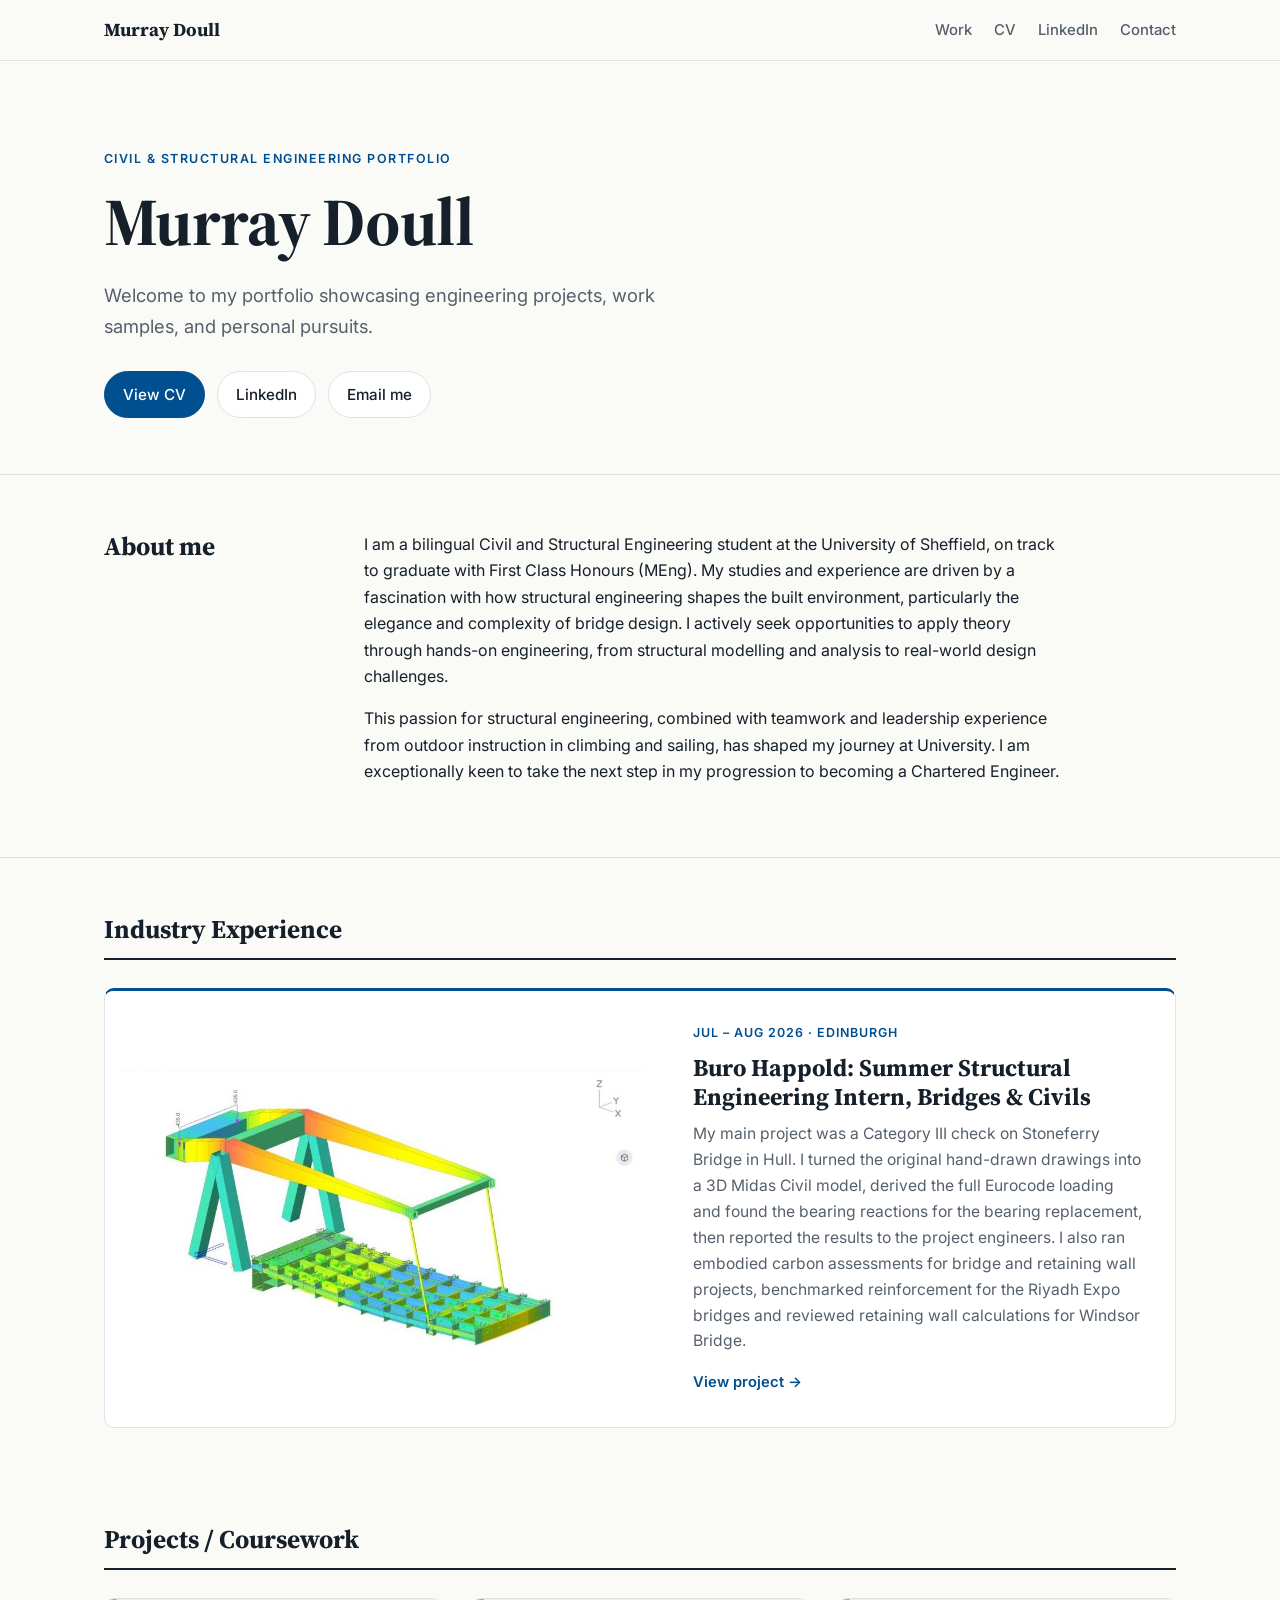
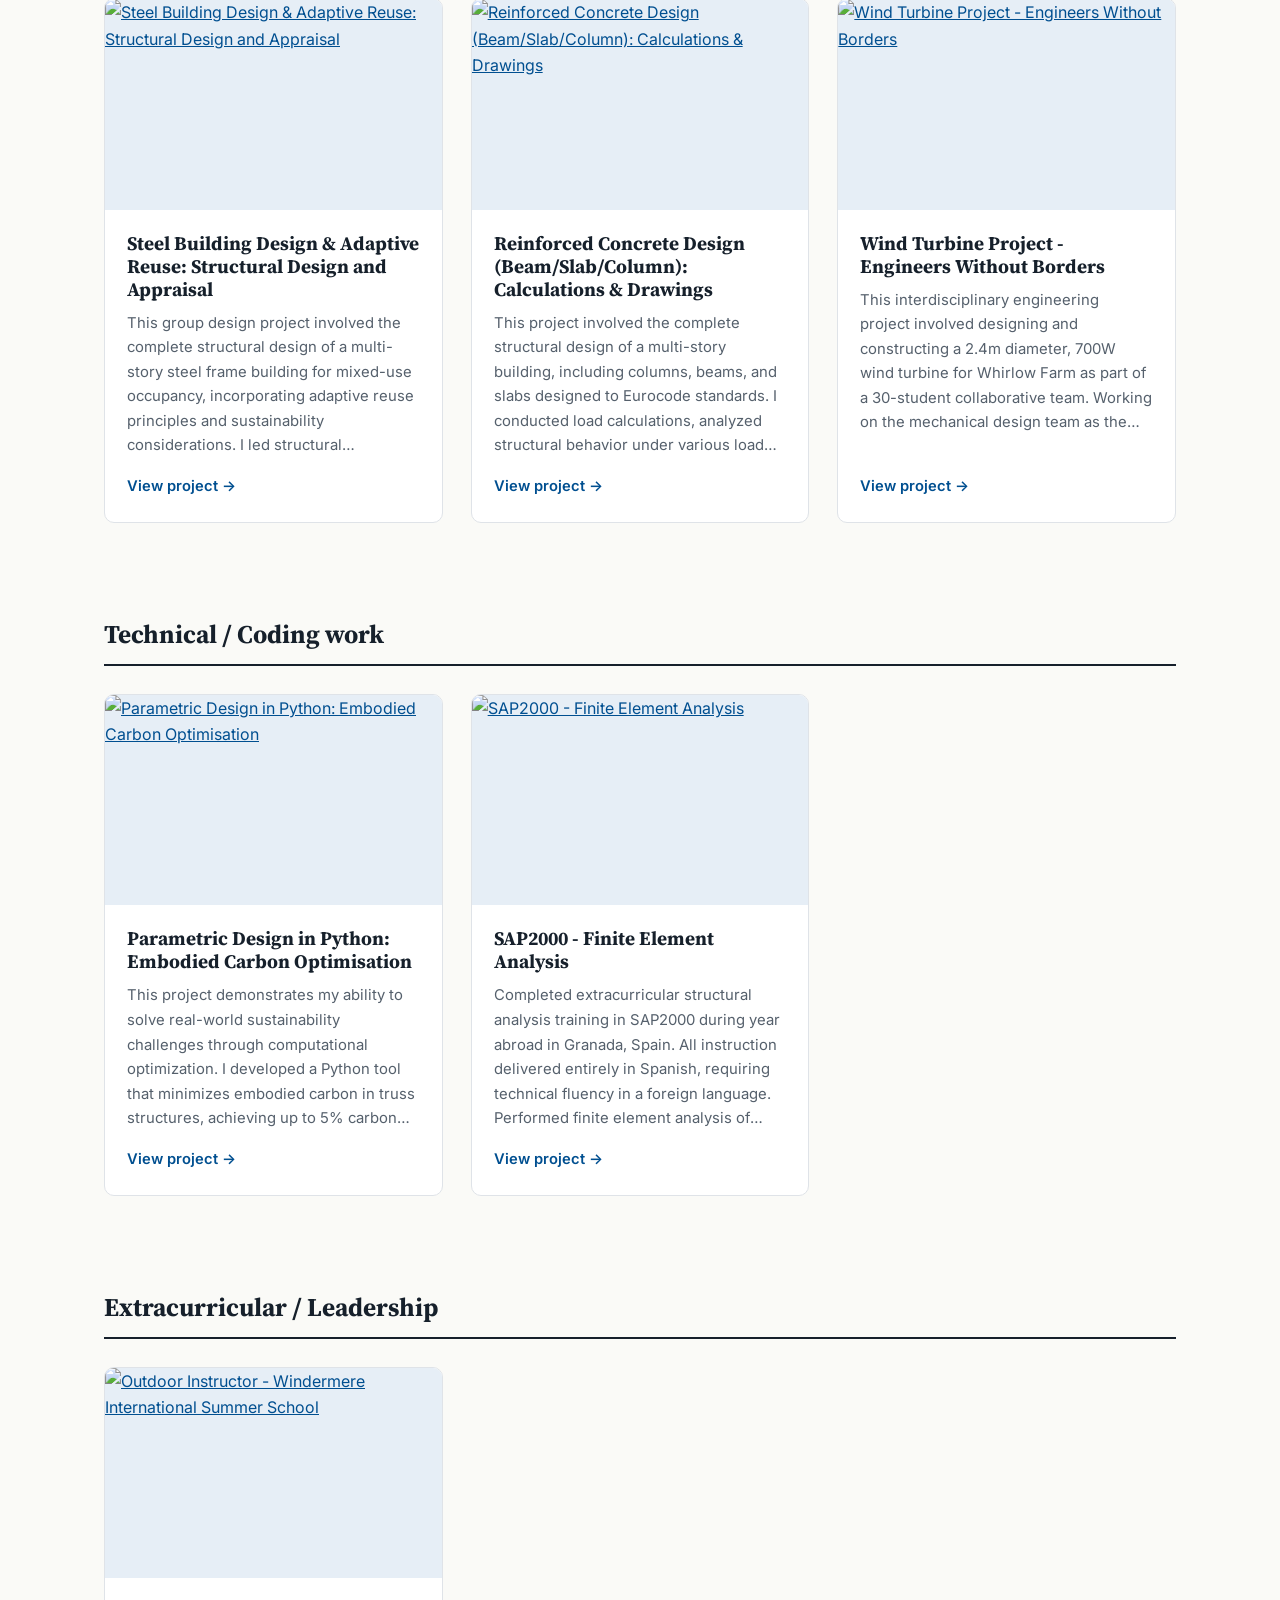
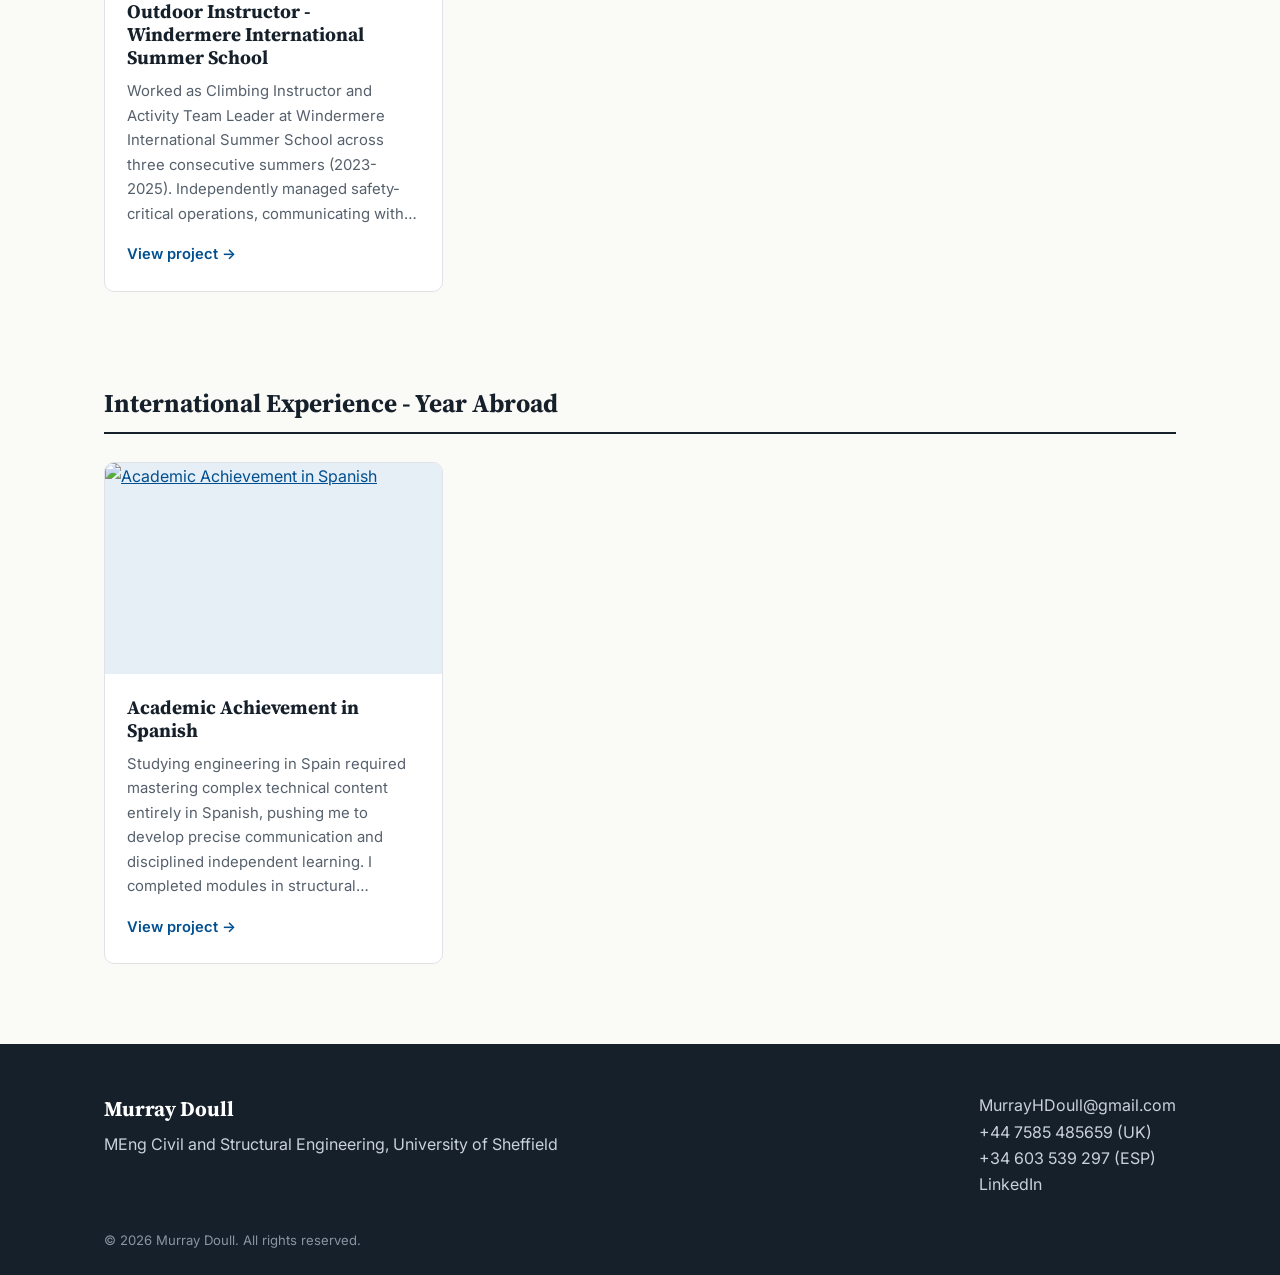
==== commit 889a748e: "Retitle Python project to emphasise parametric design Co-Authored-By: Claude Opus 5.5 <noreply@anthr" ====
--- a/index.html
+++ b/index.html
@@ -95,10 +95,10 @@
 <h2 class="group-title">Technical / Coding work</h2>
 <div class="cards">
 <article class="card">
-  <a class="card-media" href="python-carbon-optimisation.html" tabindex="-1" aria-hidden="true"><img src="images/python-1.png" data-fallback="https://static.wixstatic.com/media/b70db8_3e74b55e67fb476da96de57b42c2c07b~mv2.png" alt="Python: Embodied Carbon Optimisation" loading="lazy" onerror="this.onerror=null;this.src=this.dataset.fallback"></a>
+  <a class="card-media" href="python-carbon-optimisation.html" tabindex="-1" aria-hidden="true"><img src="images/python-1.png" data-fallback="https://static.wixstatic.com/media/b70db8_3e74b55e67fb476da96de57b42c2c07b~mv2.png" alt="Parametric Design in Python: Embodied Carbon Optimisation" loading="lazy" onerror="this.onerror=null;this.src=this.dataset.fallback"></a>
   <div class="card-body">
     
-    <h3><a href="python-carbon-optimisation.html">Python: Embodied Carbon Optimisation</a></h3>
+    <h3><a href="python-carbon-optimisation.html">Parametric Design in Python: Embodied Carbon Optimisation</a></h3>
     <p>This project demonstrates my ability to solve real-world sustainability challenges through computational optimization. I developed a Python tool that minimizes embodied carbon in truss structures, achieving up to 5% carbon reductions through geometric optimization. The solution involved designing modular functions for structural analysis and implementing optimization algorithms (array-based search and bisection method) to identify low-carbon designs. Beyond technical implementation, this project strengthened essential professional skills including systematic debugging, code documentation, and version control. It showcases my capability to translate complex engineering requirements into efficient, data-driven solutions that deliver measurable environmental and economic value.</p>
     <a class="more" href="python-carbon-optimisation.html">View project <span aria-hidden="true">&rarr;</span></a>
   </div>
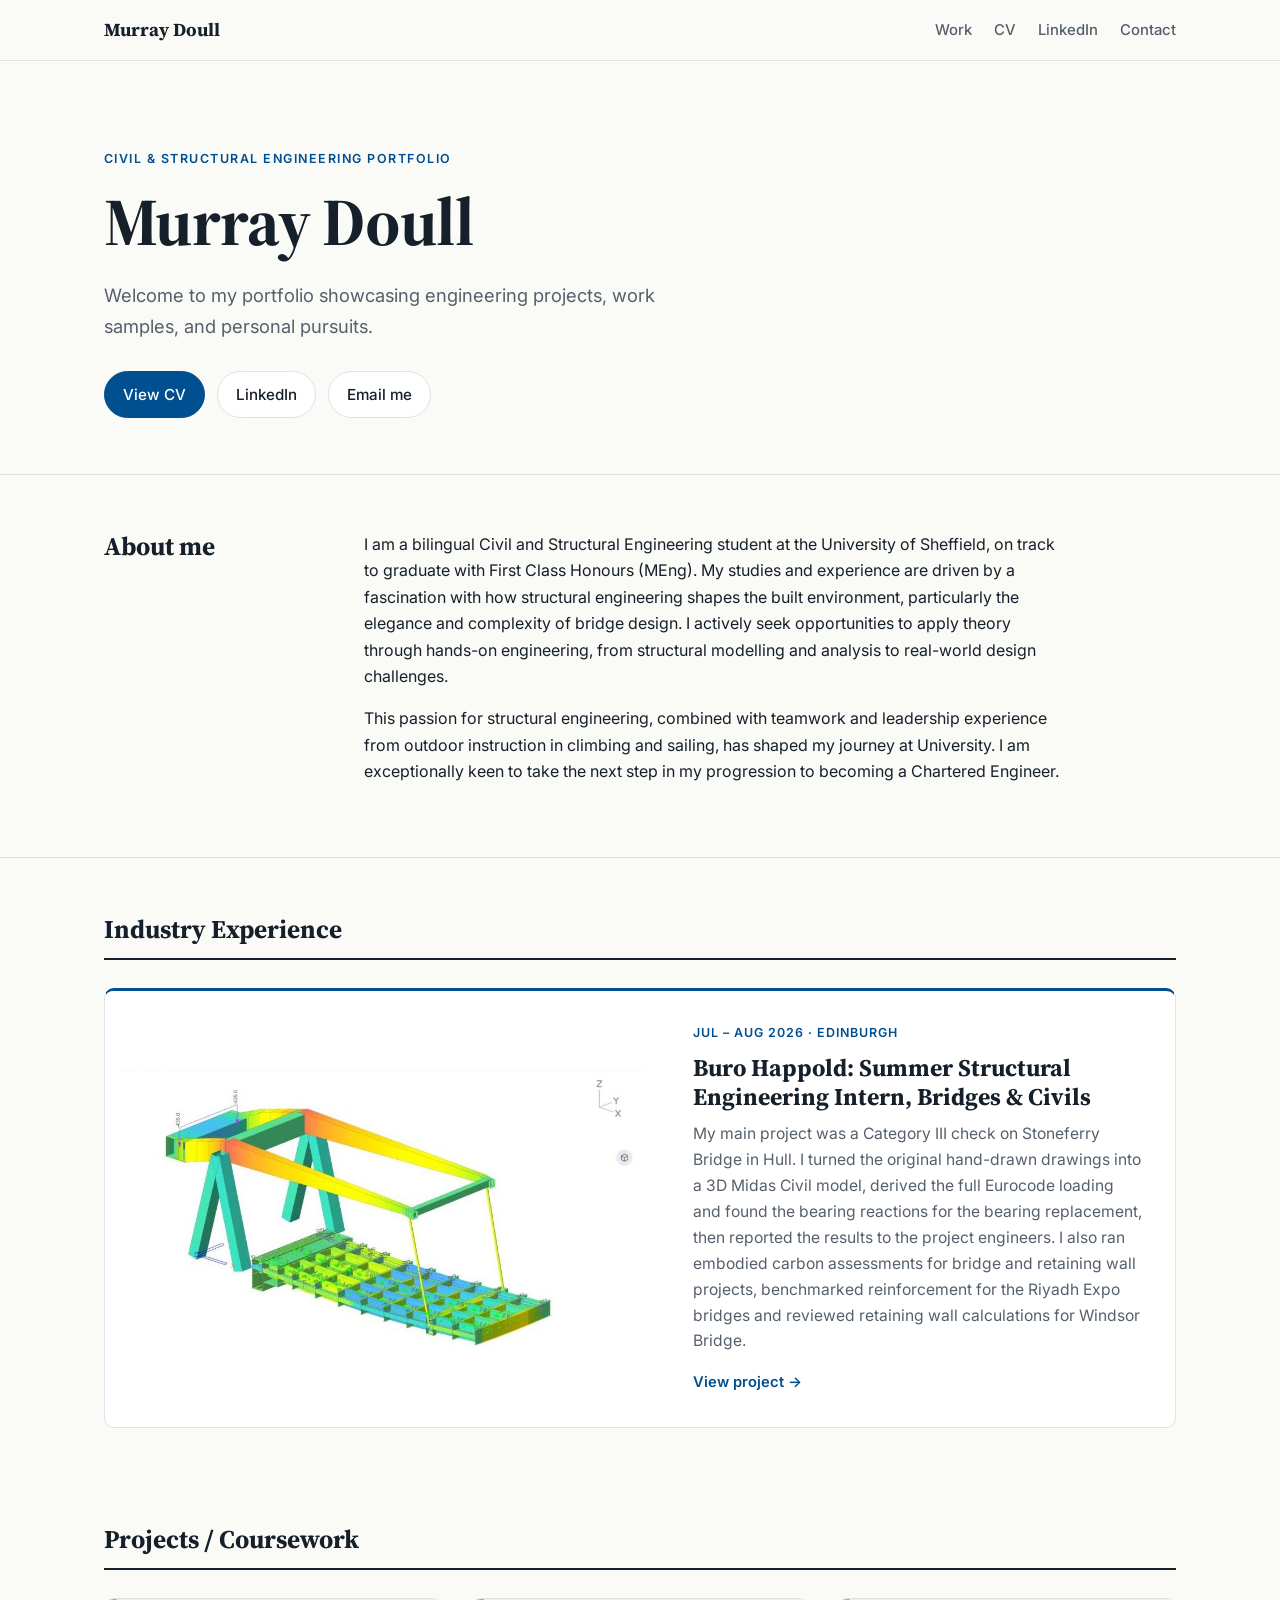
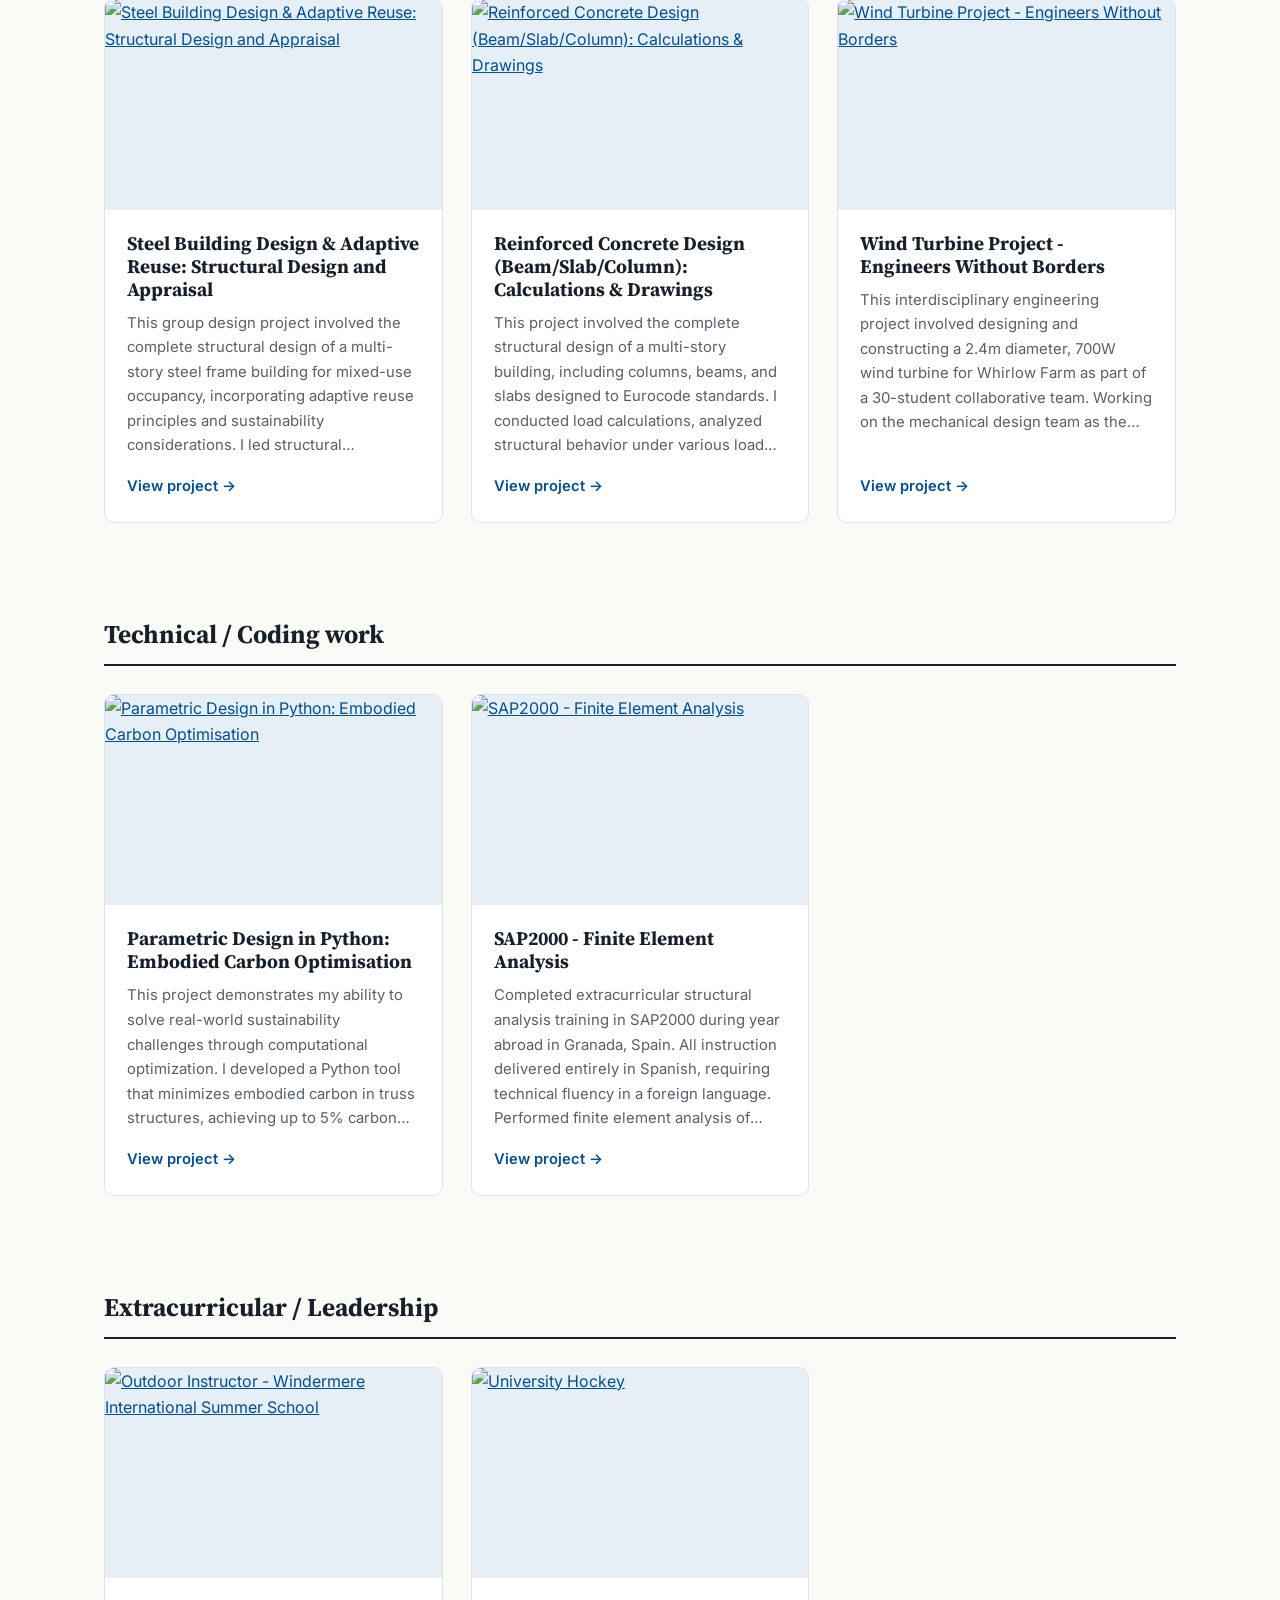
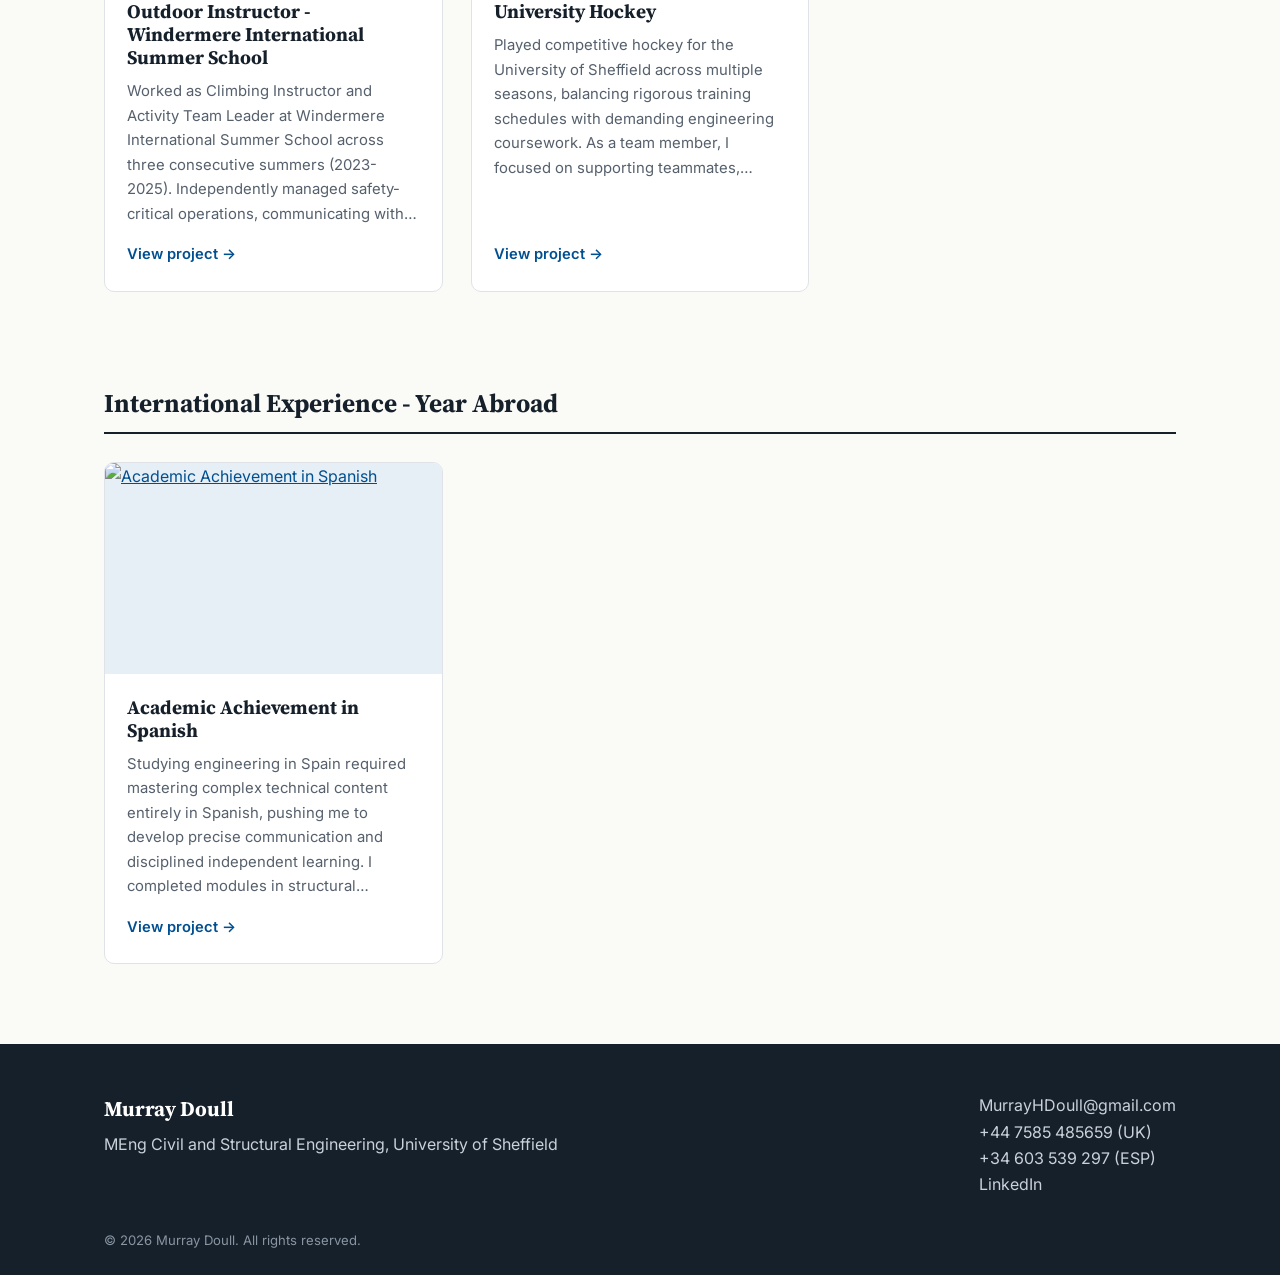
==== commit 6fd05a90: "Reinstate University Hockey page and homepage card Co-Authored-By: Claude Opus 5.5 <noreply@anthropi" ====
--- a/index.html
+++ b/index.html
@@ -125,6 +125,15 @@
     <a class="more" href="outdoor-instructor.html">View project <span aria-hidden="true">&rarr;</span></a>
   </div>
 </article>
+<article class="card">
+  <a class="card-media" href="university-hockey.html" tabindex="-1" aria-hidden="true"><img src="images/hockey-home.png" data-fallback="https://static.wixstatic.com/media/b70db8_db5229a6730a4304844f29342f6c0e74~mv2.png" alt="University Hockey" loading="lazy" onerror="this.onerror=null;this.src=this.dataset.fallback"></a>
+  <div class="card-body">
+    
+    <h3><a href="university-hockey.html">University Hockey</a></h3>
+    <p>Played competitive hockey for the University of Sheffield across multiple seasons, balancing rigorous training schedules with demanding engineering coursework. As a team member, I focused on supporting teammates, following strategic direction, and contributing to collective goals. Regular training sessions and matches required consistent commitment, reliability, and strong work ethic, demonstrating ability to maintain high performance across multiple demanding responsibilities.</p>
+    <a class="more" href="university-hockey.html">View project <span aria-hidden="true">&rarr;</span></a>
+  </div>
+</article>
 </div></div></section>
 <section class="group"><div class="wrap">
 <h2 class="group-title">International Experience - Year Abroad</h2>
